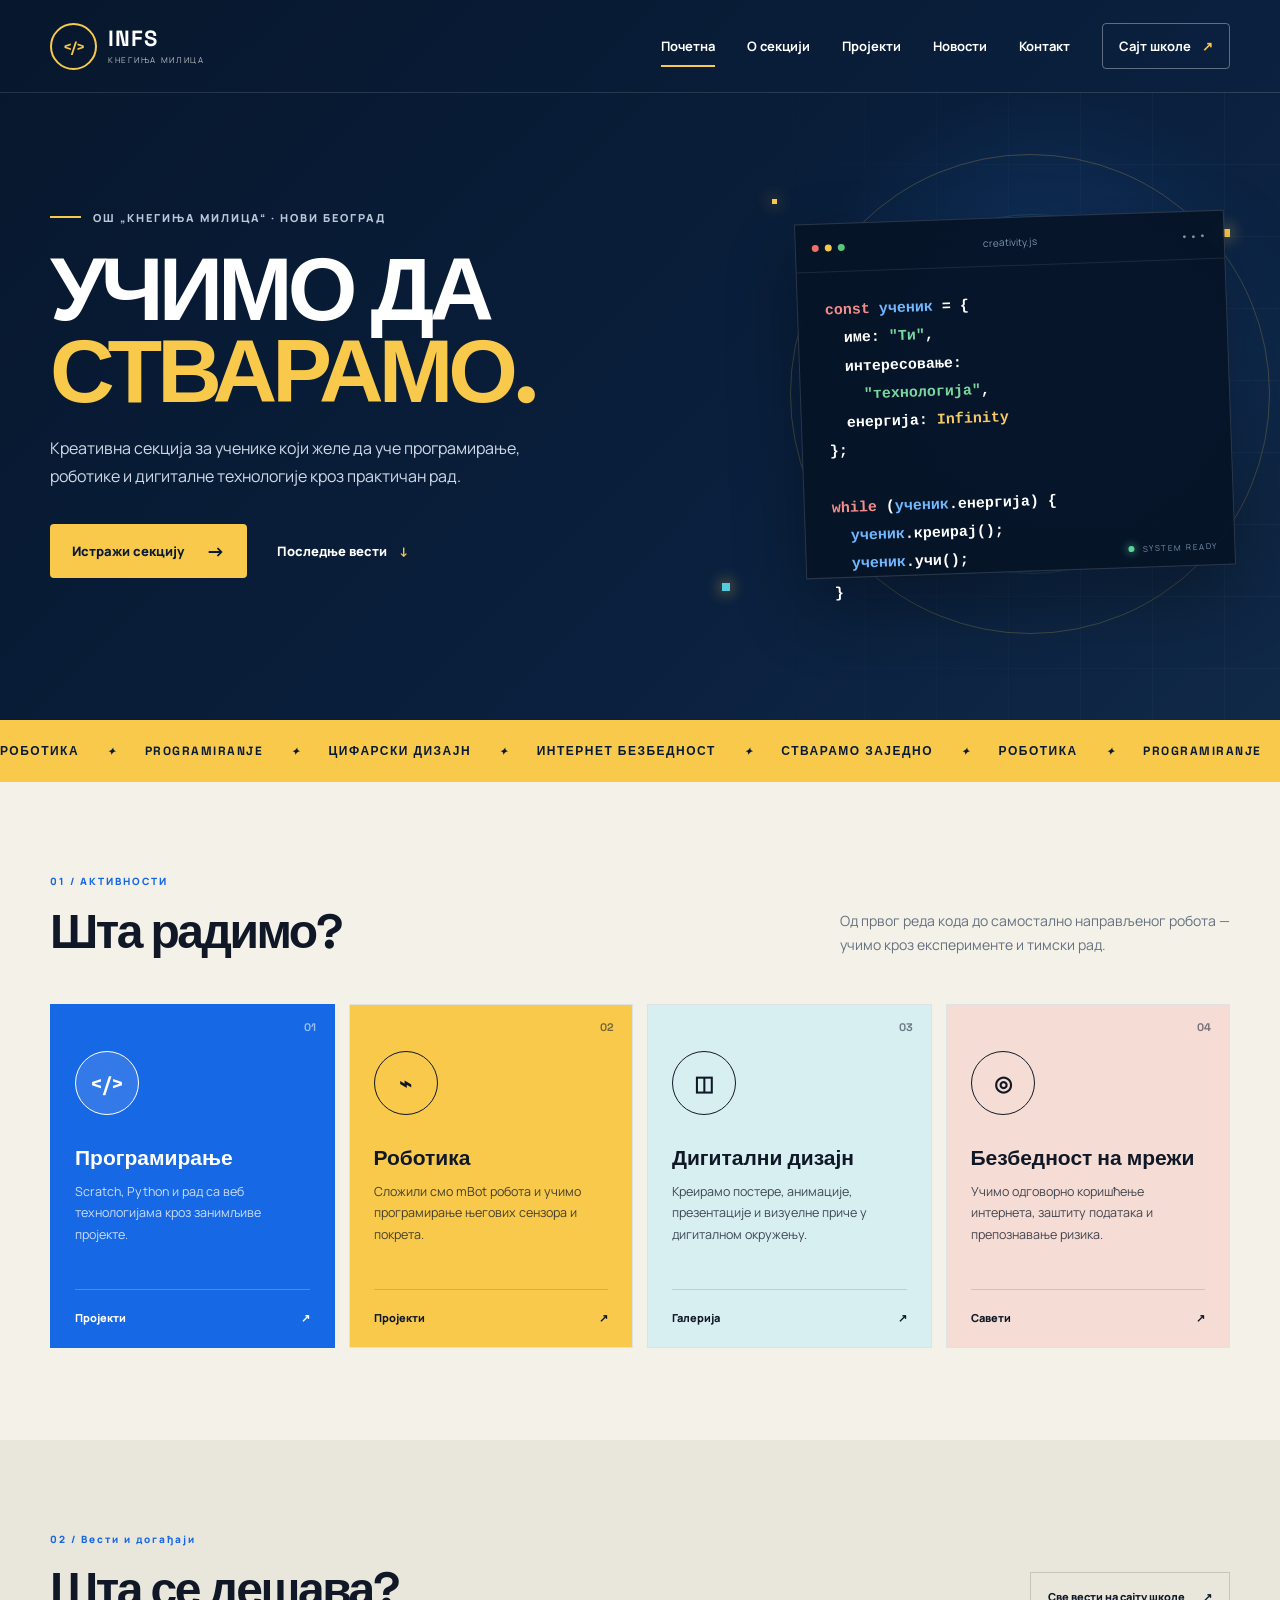
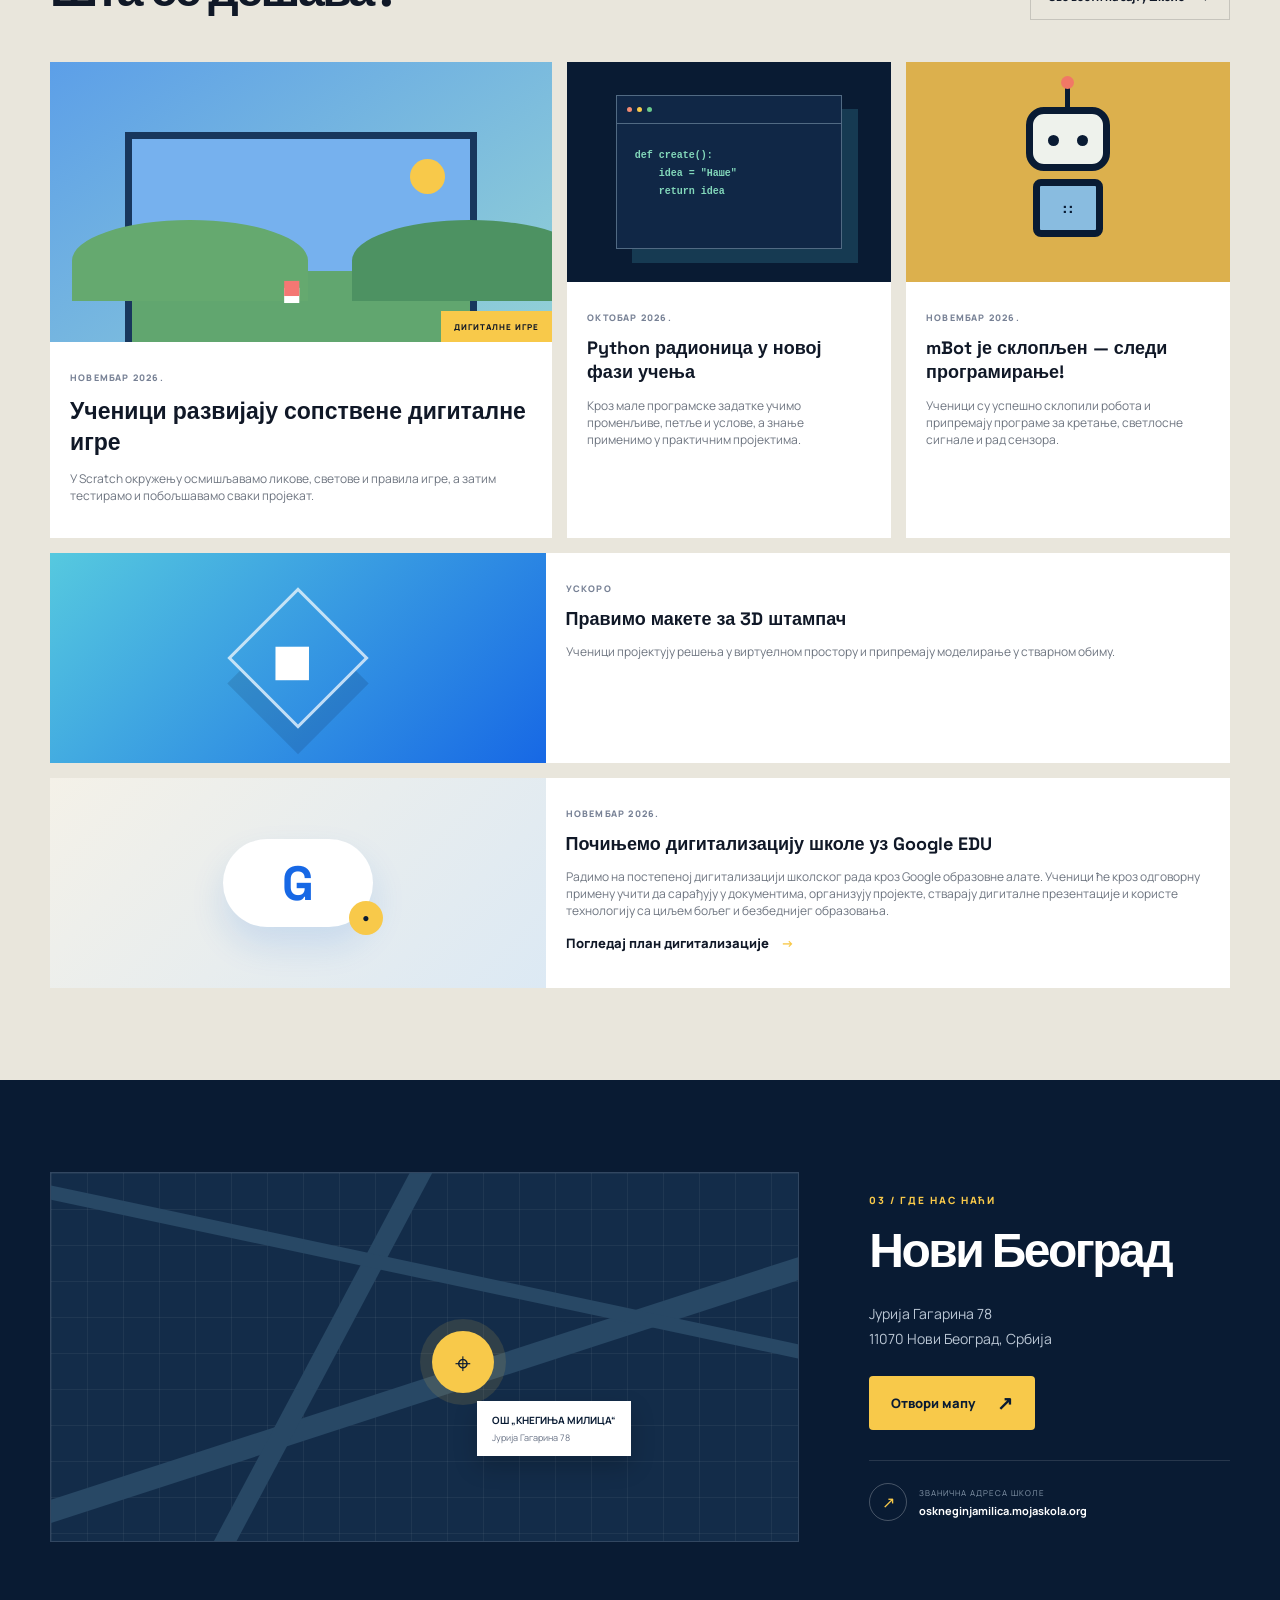
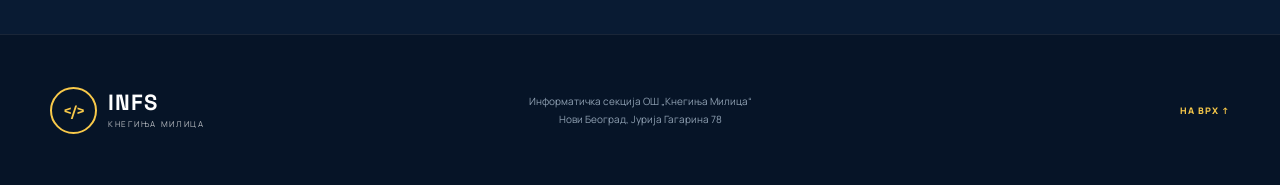
==== index.html @ d31ad72c "Deploy INFS website Co-authored-by: Copilot App <223556219+Copilot@users.noreply.github.com>" ====
<!doctype html>
<html lang="sr">
<head>
  <meta charset="UTF-8">
  <meta name="viewport" content="width=device-width, initial-scale=1.0">
  <meta name="theme-color" content="#091b33">
  <title>Информатичка секција | ОШ „Кнегиња Милица“</title>
  <meta name="description" content="Информатичка секција Основне школе „Кнегиња Милица“ у Новом Београду. Програмирање, роботика, графички дизајн и дигитална уметност.">
  <link rel="canonical" href="https://infs.me/">
  <meta property="og:url" content="https://infs.me/">
  <meta property="og:type" content="website">
  <meta property="og:title" content="Информатичка секција | ОШ „Кнегиња Милица“">
  <link rel="preconnect" href="https://fonts.googleapis.com">
  <link rel="preconnect" href="https://fonts.gstatic.com" crossorigin>
  <link href="https://fonts.googleapis.com/css2?family=Manrope:wght@400;500;600;700;800&family=Space+Grotesk:wght@600;700&display=swap" rel="stylesheet">
  <link rel="stylesheet" href="styles.css">
</head>
<body>
  <header class="header" id="top">
    <div class="shell nav-wrap">
      <a class="brand" href="#top" aria-label="Почетна страница">
        <span class="brand-mark">&lt;/&gt;</span>
        <span>
          <strong>INFS</strong>
          <small>Кнегиња Милица</small>
        </span>
      </a>
      <button class="menu-button" type="button" aria-label="Отвори мени" aria-expanded="false">
        <span></span><span></span><span></span>
      </button>
      <nav class="nav" aria-label="Главна навигација">
        <a class="active" href="index.html">Почетна</a>
        <a href="o-sekciji.html">О секцији</a>
        <a href="projekti.html">Пројекти</a>
        <a href="vesti.html">Новости</a>
        <a href="kontakt.html">Контакт</a>
        <a class="nav-button" href="https://oskneginjamilica.mojaskola.org/" target="_blank" rel="noopener">Сајт школе <span>↗</span></a>
      </nav>
    </div>
  </header>

  <main>
    <section class="hero">
      <div class="hero-grid"></div>
      <div class="shell hero-content">
        <div class="hero-copy">
          <div class="eyebrow"><span></span> ОШ „КНЕГИЊА МИЛИЦА“ · НОВИ БЕОГРАД</div>
          <h1>УЧИМО ДА<br><em>СТВАРАМО.</em></h1>
          <p>Креативна секција за ученике који желе да уче програмирање, роботике и дигиталне технологије кроз практичан рад.</p>
          <div class="hero-actions">
            <a class="button primary" href="#activities">Истражи секцију <span>→</span></a>
            <a class="text-link" href="#news">Последње вести <span>↓</span></a>
          </div>
        </div>
        <div class="hero-code" aria-label="Демонстрација програмирања">
          <div class="code-window">
            <div class="code-head">
              <div class="dots"><i></i><i></i><i></i></div>
              <span>creativity.js</span>
              <b>•••</b>
            </div>
            <pre><code><span class="pink">const</span> <span class="blue">ученик</span> = {
  име: <span class="green">"Ти"</span>,
  интересовање:
    <span class="green">"технологија"</span>,
  енергија: <span class="yellow">Infinity</span>
};

<span class="pink">while</span> (<span class="blue">ученик</span>.енергија) {
  <span class="blue">ученик</span>.креирај();
  <span class="blue">ученик</span>.учи();
}</code></pre>
            <div class="run-status"><span></span> SYSTEM READY</div>
          </div>
          <div class="orbit orbit-a"></div>
          <div class="orbit orbit-b"></div>
          <div class="pixel p1"></div><div class="pixel p2"></div><div class="pixel p3"></div>
        </div>
      </div>
    </section>

    <section class="ticker" aria-label="Подручја рада">
      <div class="ticker-track">
        <span>РОБОТИКА</span><i>✦</i><span>PROGRAMIRANJE</span><i>✦</i><span>ЦИФАРСКИ ДИЗАЈН</span><i>✦</i><span>ИНТЕРНЕТ БЕЗБЕДНОСТ</span><i>✦</i><span>СТВАРАМО ЗАЈЕДНО</span><i>✦</i>
        <span>РОБОТИКА</span><i>✦</i><span>PROGRAMIRANJE</span><i>✦</i><span>ЦИФАРСКИ ДИЗАЈН</span><i>✦</i><span>ИНТЕРНЕТ БЕЗБЕДНОСТ</span><i>✦</i>
      </div>
    </section>

    <section class="activities section" id="activities">
      <div class="shell">
        <div class="section-heading">
          <div>
            <span class="kicker">01 / АКТИВНОСТИ</span>
            <h2>Шта радимо?</h2>
          </div>
          <p>Од првог реда кода до самостално направљеног робота — учимо кроз експерименте и тимски рад.</p>
        </div>
        <div class="activity-grid">
          <article class="activity-card featured">
            <span class="card-number">01</span>
            <div class="card-icon code-icon">&lt;/&gt;</div>
            <h3>Програмирање</h3>
            <p>Scratch, Python и рад са веб технологијама кроз занимљиве пројекте.</p>
            <a href="#news" aria-label="Више о програмирању">Пројекти <span>↗</span></a>
          </article>
          <article class="activity-card yellow">
            <span class="card-number">02</span>
            <div class="card-icon bot-icon">⌁</div>
            <h3>Роботика</h3>
            <p>Сложили смо mBot робота и учимо програмирање његових сензора и покрета.</p>
            <a href="projekti.html#robotika" aria-label="Више о роботике">Пројекти <span>↗</span></a>
          </article>
          <article class="activity-card cyan">
            <span class="card-number">03</span>
            <div class="card-icon">◫</div>
            <h3>Дигитални дизајн</h3>
            <p>Креирамо постере, анимације, презентације и визуелне приче у дигиталном окружењу.</p>
            <a href="#news" aria-label="Више о дизајну">Галерија <span>↗</span></a>
          </article>
          <article class="activity-card coral">
            <span class="card-number">04</span>
            <div class="card-icon">◎</div>
            <h3>Безбедност на мрежи</h3>
            <p>Учимо одговорно коришћење интернета, заштиту података и препознавање ризика.</p>
            <a href="#news" aria-label="Више о безбедности">Савети <span>↗</span></a>
          </article>
        </div>
      </div>
    </section>

    <section class="news section" id="news">
      <div class="shell">
        <div class="section-heading">
          <div>
            <span class="kicker">02 / Вести и догађаји</span>
            <h2>Шта се дешава?</h2>
          </div>
          <a class="outline-button" href="https://oskneginjamilica.mojaskola.org/" target="_blank" rel="noopener">Све вести на сајту школе <span>↗</span></a>
        </div>
        <div class="news-grid">
          <article class="news-card news-main">
            <div class="news-art art-game">
              <div class="game-screen">
                <span class="game-sun"></span>
                <span class="game-hill hill-one"></span>
                <span class="game-hill hill-two"></span>
                <span class="game-character">◆</span>
              </div>
              <span class="tag">ДИГИТАЛНЕ ИГРЕ</span>
            </div>
            <div class="news-content">
              <time>НОВЕМБАР 2026.</time>
              <h3>Ученици развијају сопствене дигиталне игре</h3>
              <p>У Scratch окружењу осмишљавамо ликове, светове и правила игре, а затим тестирамо и побољшавамо сваки пројекат.</p>
            </div>
          </article>
          <article class="news-card">
            <div class="news-art art-code">
              <div class="mini-window">
                <div><i></i><i></i><i></i></div>
                <pre>def create():
    idea = "Наше"
    return idea</pre>
              </div>
            </div>
            <div class="news-content">
              <time>ОКТОБАР 2026.</time>
              <h3>Python радионица у новој фази учења</h3>
              <p>Кроз мале програмске задатке учимо променљиве, петље и услове, а знање применимо у практичним пројектима.</p>
            </div>
          </article>
          <article class="news-card">
            <div class="news-art art-robot">
              <div class="robot-head"><span></span><i></i></div>
              <div class="robot-body">::</div>
            </div>
            <div class="news-content">
              <time>НОВЕМБАР 2026.</time>
              <h3>mBot је склопљен — следи програмирање!</h3>
              <p>Ученици су успешно склопили робота и припремају програме за кретање, светлосне сигнале и рад сензора.</p>
            </div>
          </article>
          <article class="news-card news-wide">
            <div class="news-art art-cube">
              <div class="cube">◆</div>
            </div>
            <div class="news-content">
              <time>УСКОРО</time>
              <h3>Правимо макете за 3D штампач</h3>
              <p>Ученици пројектују решења у виртуелном простору и припремају моделирање у стварном обиму.</p>
            </div>
          </article>
          <article class="news-card news-wide" id="digitalization">
            <div class="news-art art-digital">
              <div class="digital-cloud">G<span>●</span></div>
            </div>
            <div class="news-content">
              <time>НОВЕМБАР 2026.</time>
              <h3>Почињемо дигитализацију школе уз Google EDU</h3>
              <p>Радимо на постепеној дигитализацији школског рада кроз Google образовне алате. Ученици ће кроз одговорну примену учити да сарађују у документима, организују пројекте, стварају дигиталне презентације и користе технологију са циљем бољег и безбеднијег образовања.</p>
              <a class="text-link" href="google-edu.html">Погледај план дигитализације <span>→</span></a>
            </div>
          </article>
        </div>
      </div>
    </section>

    <section class="location section" id="location">
      <div class="shell location-grid">
        <div class="map-card">
          <div class="map-grid"></div>
          <div class="road road-a"></div><div class="road road-b"></div><div class="road road-c"></div>
          <div class="map-pin">
            <span>⌖</span>
          </div>
          <div class="map-label">
            <strong>ОШ „КНЕГИЊА МИЛИЦА“</strong>
            <small>Јурија Гагарина 78</small>
          </div>
        </div>
        <div class="location-info">
          <span class="kicker">03 / ГДЕ НАС НАЋИ</span>
          <h2>Нови Београд</h2>
          <address>
            Јурија Гагарина 78<br>
            11070 Нови Београд, Србија
          </address>
          <a class="button primary" href="https://www.google.com/maps/search/?api=1&query=Juryja+Gagarina+78+Novi+Beograd" target="_blank" rel="noopener">Отвори мапу <span>↗</span></a>
          <a class="school-link" href="https://oskneginjamilica.mojaskola.org/" target="_blank" rel="noopener">
            <span class="link-icon">↗</span>
            <span><small>Званична адреса школе</small><strong>oskneginjamilica.mojaskola.org</strong></span>
          </a>
        </div>
      </div>
    </section>
  </main>

  <footer>
    <div class="shell footer-grid">
      <div class="brand footer-brand">
        <span class="brand-mark">&lt;/&gt;</span>
        <span><strong>INFS</strong><small>Кнегиња Милица</small></span>
      </div>
      <p>Информатичка секција ОШ „Кнегиња Милица“<br>Нови Београд, Јурија Гагарина 78</p>
      <a href="#top" class="back-top">НА ВРХ ↑</a>
    </div>
  </footer>

  <script src="script.js"></script>
</body>
</html>
---- styles.css ----
:root {
  --navy: #091b33;
  --blue: #1768e5;
  --cyan: #56c9df;
  --yellow: #f8c94a;
  --coral: #f18a72;
  --cream: #f4f1e8;
  --ink: #101827;
  --white: #fff;
  --line: #dcdfe3;
}

* { box-sizing: border-box; }
html { scroll-behavior: smooth; }
body {
  margin: 0;
  color: var(--ink);
  background: var(--cream);
  font-family: "Manrope", sans-serif;
}
a { color: inherit; text-decoration: none; }
.shell { width: min(1180px, calc(100% - 48px)); margin-inline: auto; }

.header {
  position: absolute;
  z-index: 20;
  width: 100%;
  color: white;
  border-bottom: 1px solid rgba(255,255,255,.12);
}
.nav-wrap { height: 92px; display: flex; align-items: center; justify-content: space-between; }
.brand { display: flex; align-items: center; gap: 11px; }
.brand-mark {
  display: grid; place-items: center;
  width: 47px; height: 47px;
  border: 2px solid currentColor;
  border-radius: 50%;
  color: var(--yellow);
  font: 800 15px "Space Grotesk", sans-serif;
  letter-spacing: -1px;
}
.brand strong { display: block; font: 800 22px "Space Grotesk", sans-serif; letter-spacing: 1px; line-height: 1; }
.brand small { display: block; margin-top: 5px; font-size: 8px; text-transform: uppercase; letter-spacing: 1.7px; opacity: .72; }
.nav { display: flex; align-items: center; gap: 32px; height: 100%; }
.nav a { position: relative; font-size: 13px; font-weight: 700; }
.nav > a:not(.nav-button)::after {
  content: ""; position: absolute; left: 0; right: 100%; bottom: -12px; height: 2px; background: var(--yellow);
  transition: right .25s;
}
.nav > a:hover::after, .nav > a.active::after { right: 0; }
.nav-button { border: 1px solid rgba(255,255,255,.35); border-radius: 4px; padding: 13px 16px; }
.nav-button span { color: var(--yellow); margin-left: 8px; }
.menu-button { display: none; }

.hero {
  min-height: 720px;
  position: relative;
  overflow: hidden;
  color: white;
  background:
    radial-gradient(circle at 82% 48%, rgba(33,101,184,.35), transparent 23%),
    linear-gradient(135deg, #07172d 0%, #0a203e 65%, #102947 100%);
}
.hero-grid {
  position: absolute; inset: 92px 0 0;
  background-image: linear-gradient(rgba(255,255,255,.035) 1px, transparent 1px), linear-gradient(90deg, rgba(255,255,255,.035) 1px, transparent 1px);
  background-size: 72px 72px;
  mask-image: linear-gradient(to right, transparent 52%, black 100%);
}
.hero-content { min-height: 720px; display: grid; grid-template-columns: 54% 46%; align-items: center; padding-top: 68px; position: relative; }
.hero-copy { position: relative; z-index: 2; }
.eyebrow { display: flex; align-items: center; gap: 12px; color: #b9c8da; font-size: 11px; font-weight: 800; letter-spacing: 2px; }
.eyebrow span { width: 31px; height: 2px; background: var(--yellow); }
.hero h1 { margin: 24px 0 22px; font: 700 clamp(58px, 7vw, 92px)/.91 "Space Grotesk", sans-serif; letter-spacing: -5px; }
.hero h1 em { color: var(--yellow); font-style: normal; }
.hero-copy > p { max-width: 520px; color: #d0dae7; font-size: 16px; line-height: 1.75; }
.hero-actions { display: flex; align-items: center; gap: 30px; margin-top: 34px; }
.button { display: inline-flex; align-items: center; justify-content: center; gap: 22px; min-height: 54px; padding: 0 22px; border-radius: 4px; font-size: 13px; font-weight: 800; }
.button.primary { background: var(--yellow); color: var(--navy); }
.button.primary span { font-size: 19px; }
.text-link { font-size: 13px; font-weight: 800; }
.text-link span { color: var(--yellow); margin-left: 9px; }
.hero-code { position: relative; display: flex; justify-content: flex-end; align-items: center; height: 450px; }
.code-window { position: relative; z-index: 3; width: 430px; height: 355px; border: 1px solid rgba(255,255,255,.15); background: rgba(6,20,39,.94); box-shadow: 0 30px 70px rgba(0,0,0,.32); transform: rotate(-2deg); }
.code-head { height: 48px; display: grid; grid-template-columns: 1fr auto 1fr; align-items: center; padding: 0 16px; border-bottom: 1px solid rgba(255,255,255,.09); color: #7e94ad; font-size: 10px; }
.code-head b { justify-self: end; letter-spacing: 2px; }
.dots { display: flex; gap: 6px; }
.dots i { width: 7px; height: 7px; border-radius: 50%; background: #f36e63; }
.dots i:nth-child(2) { background: #f3c84d; } .dots i:nth-child(3) { background: #59c77e; }
.code-window pre { margin: 24px 27px; font: 700 15px/1.75 "Space Grotesk", monospace; }
.pink { color: #f58d8a; } .blue { color: #72b8ff; } .green { color: #79d79e; } .yellow { color: #f5ca65; }
.run-status { position: absolute; right: 17px; bottom: 13px; color: #7891a9; font-size: 8px; letter-spacing: 1.5px; }
.run-status span { display: inline-block; width: 6px; height: 6px; margin-right: 5px; border-radius: 50%; background: #5bd49a; box-shadow: 0 0 8px #5bd49a; }
.orbit { position: absolute; border: 1px solid rgba(248,201,74,.22); border-radius: 50%; }
.orbit-a { width: 480px; height: 480px; right: -40px; }
.orbit-b { width: 360px; height: 360px; right: 18px; border-color: rgba(86,201,223,.15); }
.pixel { position: absolute; width: 8px; height: 8px; background: var(--yellow); box-shadow: 0 0 15px var(--yellow); }
.p1 { right: 0; top: 60px; } .p2 { left: 35px; bottom: 28px; background: var(--cyan); } .p3 { left: 85px; top: 30px; width: 5px; height: 5px; }

.ticker { height: 62px; overflow: hidden; background: var(--yellow); color: var(--navy); }
.ticker-track { width: max-content; height: 100%; display: flex; align-items: center; gap: 28px; font: 800 12px "Space Grotesk", sans-serif; letter-spacing: 1.5px; animation: ticker 24s linear infinite; }
.ticker-track i { font-size: 10px; }
@keyframes ticker { to { transform: translateX(-50%); } }

.section { padding: 92px 0; }
.section-heading { display: flex; align-items: end; justify-content: space-between; margin-bottom: 42px; }
.kicker { display: block; margin-bottom: 13px; color: var(--blue); font-size: 10px; font-weight: 800; letter-spacing: 2px; }
.section-heading h2, .location-info h2 { margin: 0; font: 700 48px "Space Grotesk", sans-serif; letter-spacing: -2.5px; }
.section-heading > p { width: 390px; margin: 0 0 5px; color: #657080; font-size: 14px; line-height: 1.7; }
.activity-grid { display: grid; grid-template-columns: repeat(4, 1fr); gap: 14px; }
.activity-card { min-height: 344px; position: relative; display: flex; flex-direction: column; padding: 28px 24px 22px; border: 1px solid #dfe2e5; background: white; transition: transform .25s, box-shadow .25s; }
.activity-card:hover { transform: translateY(-7px); box-shadow: 0 18px 40px rgba(28,44,73,.09); }
.activity-card.featured { background: var(--blue); color: white; border-color: var(--blue); }
.activity-card.yellow { background: var(--yellow); color: var(--ink); } .activity-card.cyan { background: #d8eff2; } .activity-card.coral { background: #f5ddd5; }
.card-number { position: absolute; right: 18px; top: 15px; font: 700 11px "Space Grotesk", sans-serif; opacity: .55; }
.card-icon { width: 64px; height: 64px; display: grid; place-items: center; margin: 18px 0 29px; border: 1px solid currentColor; border-radius: 50%; font: 700 21px "Space Grotesk", sans-serif; }
.activity-card.featured .card-icon { background: rgba(255,255,255,.12); }
.activity-card h3 { margin: 0 0 10px; font: 700 21px "Space Grotesk", sans-serif; }
.activity-card p { margin: 0; font-size: 12.5px; line-height: 1.7; opacity: .78; }
.activity-card a { margin-top: auto; padding-top: 20px; border-top: 1px solid rgba(16,24,39,.14); font-size: 11px; font-weight: 800; display: flex; justify-content: space-between; }
.activity-card.featured a { border-color: rgba(255,255,255,.22); }

.news { background: #e9e6dc; }
.outline-button { min-height: 48px; display: flex; align-items: center; gap: 18px; padding: 0 17px; border: 1px solid #c6c4bc; font-size: 11px; font-weight: 800; }
.news-grid { display: grid; grid-template-columns: 1.55fr 1fr 1fr; gap: 15px; }
.news-card.news-wide { grid-column: 1 / -1; display: grid; grid-template-columns: 42% 58%; }
.news-wide .news-art { height: 210px; }
.art-cube { display:grid;place-content:center;background:linear-gradient(135deg,#56c9df,#1768e5); }
.cube { width:100px;height:100px;display:grid;place-content:center;color:white;font-size:62px;transform:rotate(45deg);border:3px solid rgba(255,255,255,.7);box-shadow:18px 18px 0 rgba(9,27,51,.14); }
.art-digital { display:grid;place-content:center;background:linear-gradient(135deg,#f4f1e8,#dce9f4); }
.digital-cloud { width:150px;height:88px;display:grid;place-items:center;position:relative;border-radius:48px;background:white;color:#1768e5;font:800 48px "Space Grotesk",sans-serif;box-shadow:0 18px 35px rgba(23,104,229,.14); }
.digital-cloud::before { content:"";position:absolute;width:72px;height:72px;left:20px;top:-28px;border-radius:50%;background:white;z-index:-1; }
.digital-cloud::after { content:"";position:absolute;width:62px;height:62px;right:10px;top:-18px;border-radius:50%;background:white;z-index:-1; }
.digital-cloud span { position:absolute;right:-10px;bottom:-8px;width:34px;height:34px;display:grid;place-items:center;border-radius:50%;background:var(--yellow);color:var(--navy);font-size:12px; }
.news-card { min-width: 0; background: white; }
.news-art { height: 220px; position: relative; overflow: hidden; }
.news-main .news-art { height: 280px; }
.news-content { padding: 22px 20px; }
.news-content time { color: #778195; font-size: 9px; font-weight: 800; letter-spacing: 1.2px; }
.news-content h3 { margin: 10px 0 0; font: 700 18px/1.35 "Space Grotesk", sans-serif; }
.news-main .news-content h3 { max-width: 470px; font-size: 23px; }
.news-content p { color: #6e7580; font-size: 12px; }
.art-game { background: linear-gradient(145deg, #5c9fe8, #93d1d6); }
.game-screen { position: absolute; width: 70%; height: 75%; left: 15%; bottom: 0; background: linear-gradient(#76b1ee 65%, #61a66f 65%); border: 7px solid #18375d; border-bottom: 0; }
.game-sun { position: absolute; width: 35px; height: 35px; right: 25px; top: 20px; border-radius: 50%; background: var(--yellow); }
.game-hill { position: absolute; bottom: 20%; width: 70%; height: 40%; border-radius: 70% 70% 0 0; background: #65a96f; }
.hill-one { left: -18%; } .hill-two { right: -35%; background: #4d9262; }
.game-character { position: absolute; z-index: 3; left: 45%; bottom: 18%; color: #f47773; font-size: 28px; transform: rotate(45deg); text-shadow: 5px 5px 0 #fff; }
.news-art .tag { position: absolute; right: 0; bottom: 0; padding: 10px 13px; background: var(--yellow); font-size: 8px; font-weight: 800; letter-spacing: 1px; }
.art-code { display: grid; place-items: center; background: var(--navy); }
.mini-window { width: 70%; height: 70%; border: 1px solid #516a83; background: #102746; box-shadow: 16px 14px 0 rgba(86,201,223,.18); }
.mini-window div { height: 28px; display: flex; align-items: center; gap: 5px; padding-left: 10px; border-bottom: 1px solid #516a83; }
.mini-window i { width: 5px; height: 5px; border-radius: 50%; background: #f18a72; }
.mini-window i:nth-child(2) { background: var(--yellow); } .mini-window i:nth-child(3) { background: #69c98c; }
.mini-window pre { color: #82d7ba; font: 700 10px/1.8 monospace; padding: 13px 18px; }
.art-robot { display: grid; place-content: center; background: #dcb04d; }
.robot-head { width: 84px; height: 64px; position: relative; border: 7px solid var(--navy); border-radius: 18px; background: #eef2ec; }
.robot-head::before { content:""; position:absolute; width:5px;height:24px; left:32px; top:-29px; background:var(--navy); }
.robot-head::after { content:""; position:absolute; width:13px;height:13px; left:28px; top:-38px; border-radius:50%; background:#f17866; }
.robot-head span, .robot-head i { position:absolute; width:11px;height:11px; top:21px; border-radius:50%; background:var(--navy); }
.robot-head span { left:15px; } .robot-head i { right:15px; }
.robot-body { width: 70px; height: 58px; margin: 8px auto 0; border: 7px solid var(--navy); border-radius: 8px; background: #89bce0; text-align:center; color:var(--navy); line-height:44px; font-weight:900; }

.location { background: var(--navy); color: white; }
.location-grid { display: grid; grid-template-columns: 1.35fr .65fr; gap: 70px; align-items: center; }
.map-card { height: 370px; position: relative; overflow: hidden; border: 1px solid rgba(255,255,255,.13); background: #132c49; }
.map-grid { position:absolute; inset:0; background-image: linear-gradient(rgba(255,255,255,.05) 1px,transparent 1px),linear-gradient(90deg,rgba(255,255,255,.05) 1px,transparent 1px); background-size:36px 36px; }
.road { position:absolute; background:#284865; transform-origin:center; }
.road-a { width:130%; height:22px; left:-15%; top:56%; transform:rotate(-18deg); }
.road-b { width:20px; height:130%; left:35%; top:-15%; transform:rotate(28deg); }
.road-c { width:130%; height:14px; left:-15%; top:25%; transform:rotate(12deg); }
.map-pin { position:absolute; z-index:3; left:51%; top:43%; width:62px;height:62px; display:grid;place-items:center; border-radius:50%; background:var(--yellow); color:var(--navy); box-shadow:0 0 0 12px rgba(248,201,74,.12); }
.map-pin span { font-size:28px; }
.map-label { position:absolute; z-index:4; left:57%; top:62%; padding:12px 15px; background:white; color:var(--navy); box-shadow:0 10px 25px rgba(0,0,0,.2); }
.map-label strong,.map-label small { display:block; } .map-label strong{font-size:10px;} .map-label small{margin-top:4px;color:#697386;font-size:9px;}
.location-info .kicker { color: var(--yellow); }
.location-info h2 { margin-bottom: 20px; }
.location-info address { margin: 0 0 25px; color:#bbc7d5; font-style:normal; line-height:1.8; font-size:14px; }
.school-link { display:flex; align-items:center; gap:12px; margin-top:30px; padding-top:22px; border-top:1px solid rgba(255,255,255,.12); }
.link-icon { width:38px;height:38px;display:grid;place-items:center;border:1px solid rgba(255,255,255,.25);border-radius:50%;color:var(--yellow); }
.school-link small,.school-link strong{display:block;} .school-link small{color:#8799ac;font-size:8px;text-transform:uppercase;letter-spacing:1px;margin-bottom:5px;} .school-link strong{font-size:11px;}

footer { background:#061427; color:white; border-top:1px solid rgba(255,255,255,.08); }
.footer-grid { height:150px; display:grid; grid-template-columns:1fr 1.2fr 1fr; align-items:center; }
.footer-grid p { text-align:center; color:#8fa0b2; font-size:10px; line-height:1.8; }
.back-top { justify-self:end; color:var(--yellow); font-size:9px;font-weight:800;letter-spacing:1px; }

.inner-header { position:relative;background:var(--navy); }
.page-hero { min-height:330px;display:flex;align-items:center;position:relative;overflow:hidden;background:linear-gradient(135deg,#07172d,#102947);color:white; }
.page-hero::after { content:"";position:absolute;width:420px;height:420px;right:-120px;top:-180px;border:1px solid rgba(248,201,74,.18);border-radius:50%;box-shadow:0 0 0 70px rgba(86,201,223,.025); }
.page-hero .kicker { color:var(--yellow); }
.page-hero h1 { margin:12px 0 14px;font:700 clamp(44px,6vw,68px)/1 "Space Grotesk",sans-serif;letter-spacing:-3px; }
.page-hero p { max-width:680px;margin:0;color:#bac8d8;line-height:1.7; }
.subnav { display:flex;gap:8px;flex-wrap:wrap;margin-bottom:38px; }
.subnav a { padding:11px 15px;border:1px solid var(--line);font-size:11px;font-weight:800;background:white; }
.subnav a.active { border-color:var(--navy);background:var(--navy);color:white; }
.content-grid { display:grid;grid-template-columns:1.25fr .75fr;gap:22px; }
.feature-panel { padding:38px;background:white;border:1px solid var(--line); }
.feature-panel h2,.side-panel h3 { margin:0 0 16px;font:700 30px "Space Grotesk",sans-serif; }
.feature-panel p { color:#66717f;line-height:1.85; }
.side-panel { padding:30px;background:var(--yellow); }
.side-panel ul { margin:0;padding:0;list-style:none; }
.side-panel li { padding:12px 0;border-bottom:1px solid rgba(16,24,39,.12);font-size:13px;font-weight:700; }
.project-grid { display:grid;grid-template-columns:repeat(3,1fr);gap:16px; }
.project-card { background:white;border:1px solid var(--line); }
.project-card-art { height:210px;display:grid;place-items:center;background:#d8eff2;font:700 48px "Space Grotesk",sans-serif; }
.project-card:nth-child(2) .project-card-art { background:var(--yellow); }
.project-card:nth-child(3) .project-card-art { background:#f5ddd5; }
.project-card:nth-child(4) .project-card-art { background:var(--navy);color:white; }
.project-card:nth-child(5) .project-card-art { background:#b7d39c; }
.project-card:nth-child(6) .project-card-art { background:#c8c3ef; }
.project-card-body { padding:24px; }
.project-card-body span { color:var(--blue);font-size:9px;font-weight:800;letter-spacing:1.2px; }
.project-card-body h3 { margin:9px 0;font:700 20px "Space Grotesk",sans-serif; }
.project-card-body p { margin:0;color:#6b7481;font-size:13px;line-height:1.7; }
.edu-grid { display:grid;grid-template-columns:1.25fr .75fr;gap:20px; }
.edu-card { background:white;border:1px solid var(--line);padding:36px; }
.edu-card h2 { margin:0 0 18px;font:700 32px "Space Grotesk",sans-serif; }
.edu-list { display:grid;grid-template-columns:repeat(2,1fr);gap:12px; }
.edu-list div { padding:18px;border:1px solid var(--line);font-size:13px;font-weight:700; }
.edu-list b { display:block;margin-bottom:7px;color:var(--blue);font-size:22px; }
.timeline { background:var(--navy);color:white;padding:36px; }
.timeline-item { padding:14px 0;border-bottom:1px solid rgba(255,255,255,.12); }
.timeline-item span { color:var(--yellow);font-size:10px;font-weight:800; }
.timeline-item h3 { margin:7px 0 4px;font-size:16px; }
.timeline-item p { margin:0;color:#b6c3d2;font-size:12px;line-height:1.6; }
.contact-grid { display:grid;grid-template-columns:.8fr 1.2fr;gap:20px; }
.contact-card { padding:32px;background:white;border:1px solid var(--line); }
.contact-card h2 { margin:0 0 22px;font:700 30px "Space Grotesk",sans-serif; }
.contact-row { display:flex;gap:14px;padding:14px 0;border-bottom:1px solid var(--line);font-size:13px;line-height:1.6; }
.contact-row b { min-width:78px; }
.contact-form { display:grid;gap:12px;padding:32px;background:var(--navy);color:white; }
.contact-form label { font-size:10px;font-weight:800;letter-spacing:1px; }
.contact-form input,.contact-form textarea { width:100%;margin-top:7px;padding:13px;border:1px solid rgba(255,255,255,.15);background:rgba(255,255,255,.06);color:white;font:13px "Manrope",sans-serif; }
.contact-form textarea { min-height:120px;resize:vertical; }
.contact-form button { border:0;cursor:pointer; }

@media (max-width: 900px) {
  .nav { position:absolute; top:92px; left:0; right:0; height:auto; display:none; flex-direction:column; align-items:stretch; gap:0; padding:12px 24px 24px; background:#091b33; }
  .nav.open { display:flex; }
  .nav a { padding:14px 0; }
  .nav > a:not(.nav-button)::after { display:none; }
  .nav-button { margin-top:8px; text-align:center; }
  .menu-button { display:flex; width:42px;height:42px;border:0;background:none;flex-direction:column;justify-content:center;gap:5px; }
  .menu-button span { display:block;width:22px;height:2px;background:white; }
  .hero-content { grid-template-columns:1fr; }
  .hero-code { position:absolute; right:-100px; bottom:35px; opacity:.24; }
  .hero-copy { max-width:650px; }
  .activity-grid { grid-template-columns:repeat(2,1fr); }
  .news-grid { grid-template-columns:1fr 1fr; }
  .news-main { grid-column:1/-1; }
  .location-grid { grid-template-columns:1fr; }
  .content-grid,.edu-grid,.contact-grid { grid-template-columns:1fr; }
  .project-grid { grid-template-columns:repeat(2,1fr); }
}

@media (max-width: 600px) {
  .shell { width:min(100% - 32px, 1180px); }
  .nav-wrap { height:76px; }
  .nav { top:76px; }
  .hero,.hero-content { min-height:680px; }
  .hero-content { padding-top:32px; align-items:center; }
  .hero h1 { font-size:54px; letter-spacing:-3.5px; }
  .hero-copy > p { font-size:14px; max-width:410px; }
  .hero-actions { align-items:flex-start; flex-direction:column; gap:20px; }
  .hero-code { display:none; }
  .section { padding:68px 0; }
  .section-heading { align-items:flex-start; flex-direction:column; gap:18px; }
  .section-heading h2,.location-info h2 { font-size:38px; }
  .section-heading > p { width:auto; }
  .activity-grid { grid-template-columns:1fr; }
  .activity-card { min-height:300px; }
  .news-grid { grid-template-columns:1fr; }
  .news-main { grid-column:auto; }
  .news-card.news-wide { grid-column:auto;display:block; }
  .project-grid { grid-template-columns:1fr; }
  .news-main .news-art,.news-art { height:220px; }
  .outline-button { width:100%; justify-content:space-between; }
  .location-grid { gap:40px; }
  .map-card { height:310px; }
  .map-label { left:38%; }
  .footer-grid { height:auto; grid-template-columns:1fr auto; gap:20px; padding-top:32px;padding-bottom:32px; }
  .footer-grid p { grid-column:1/-1; grid-row:2; text-align:left; }
}
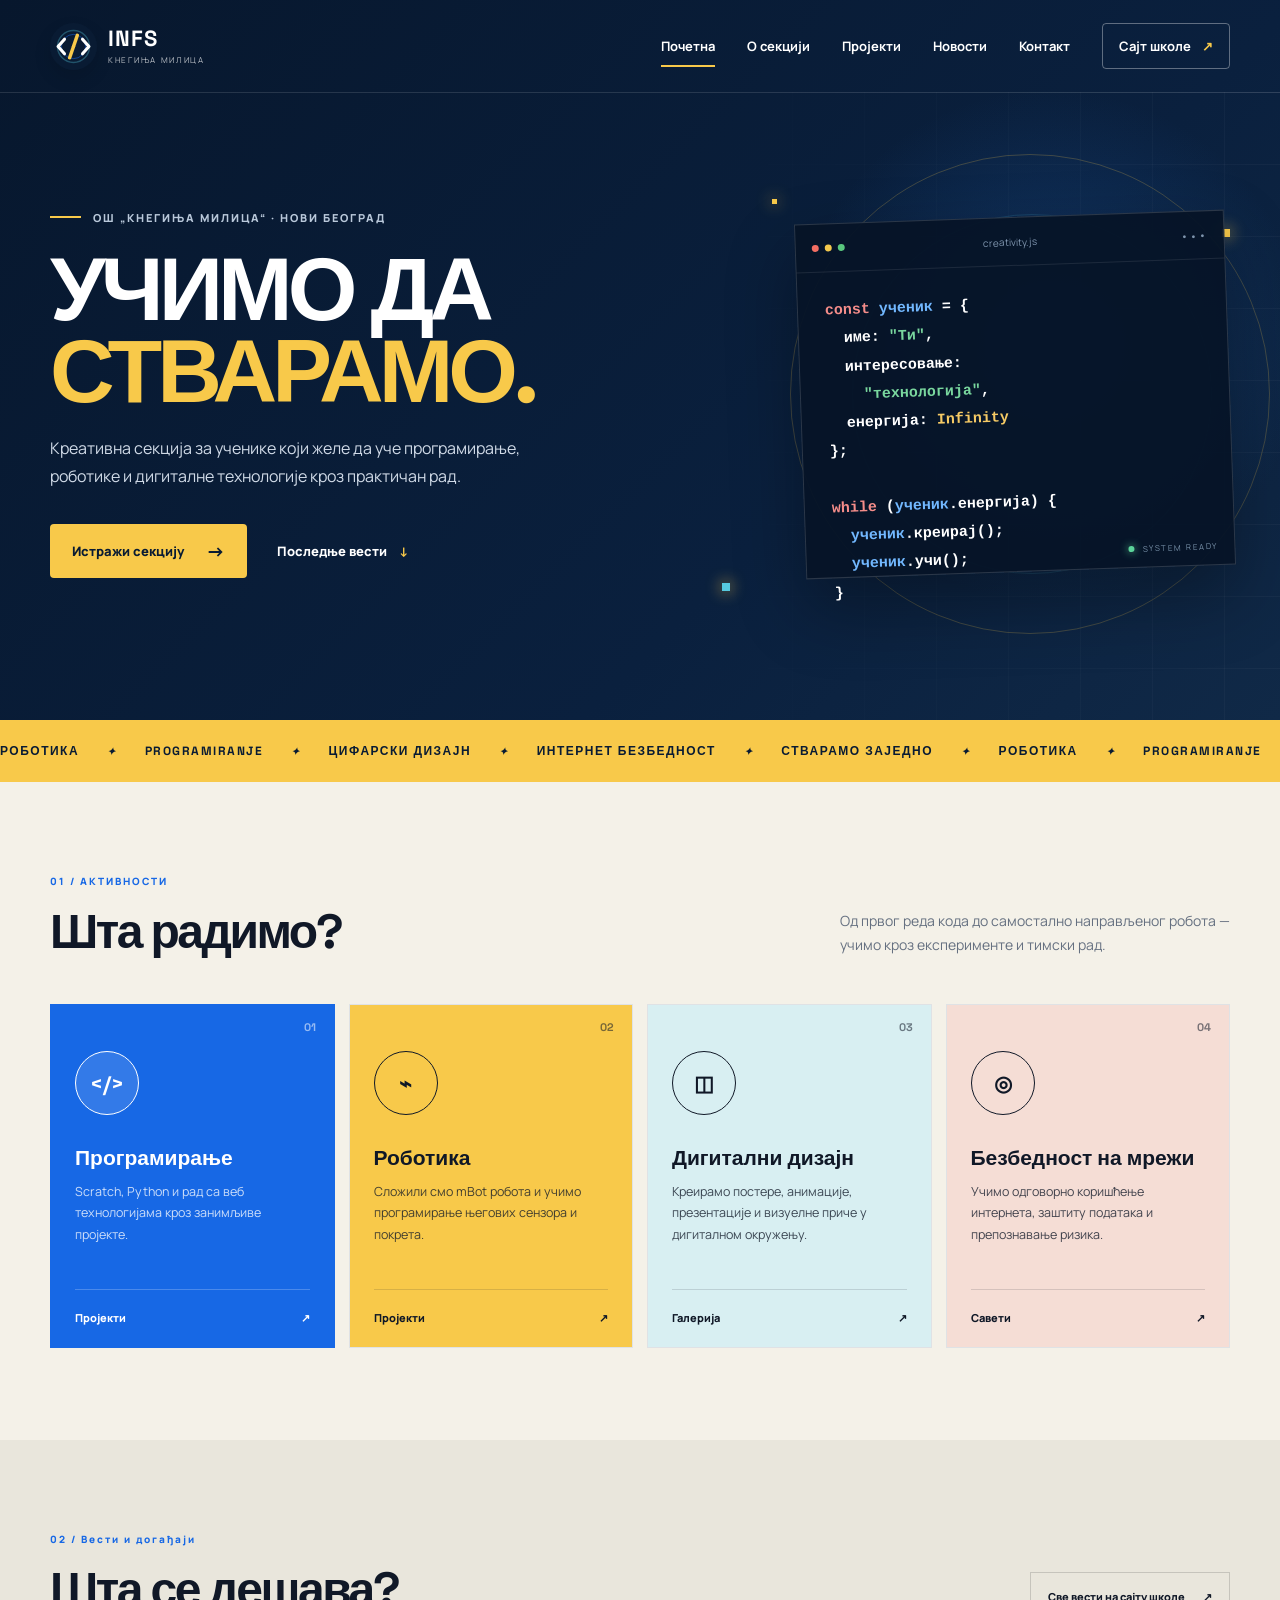
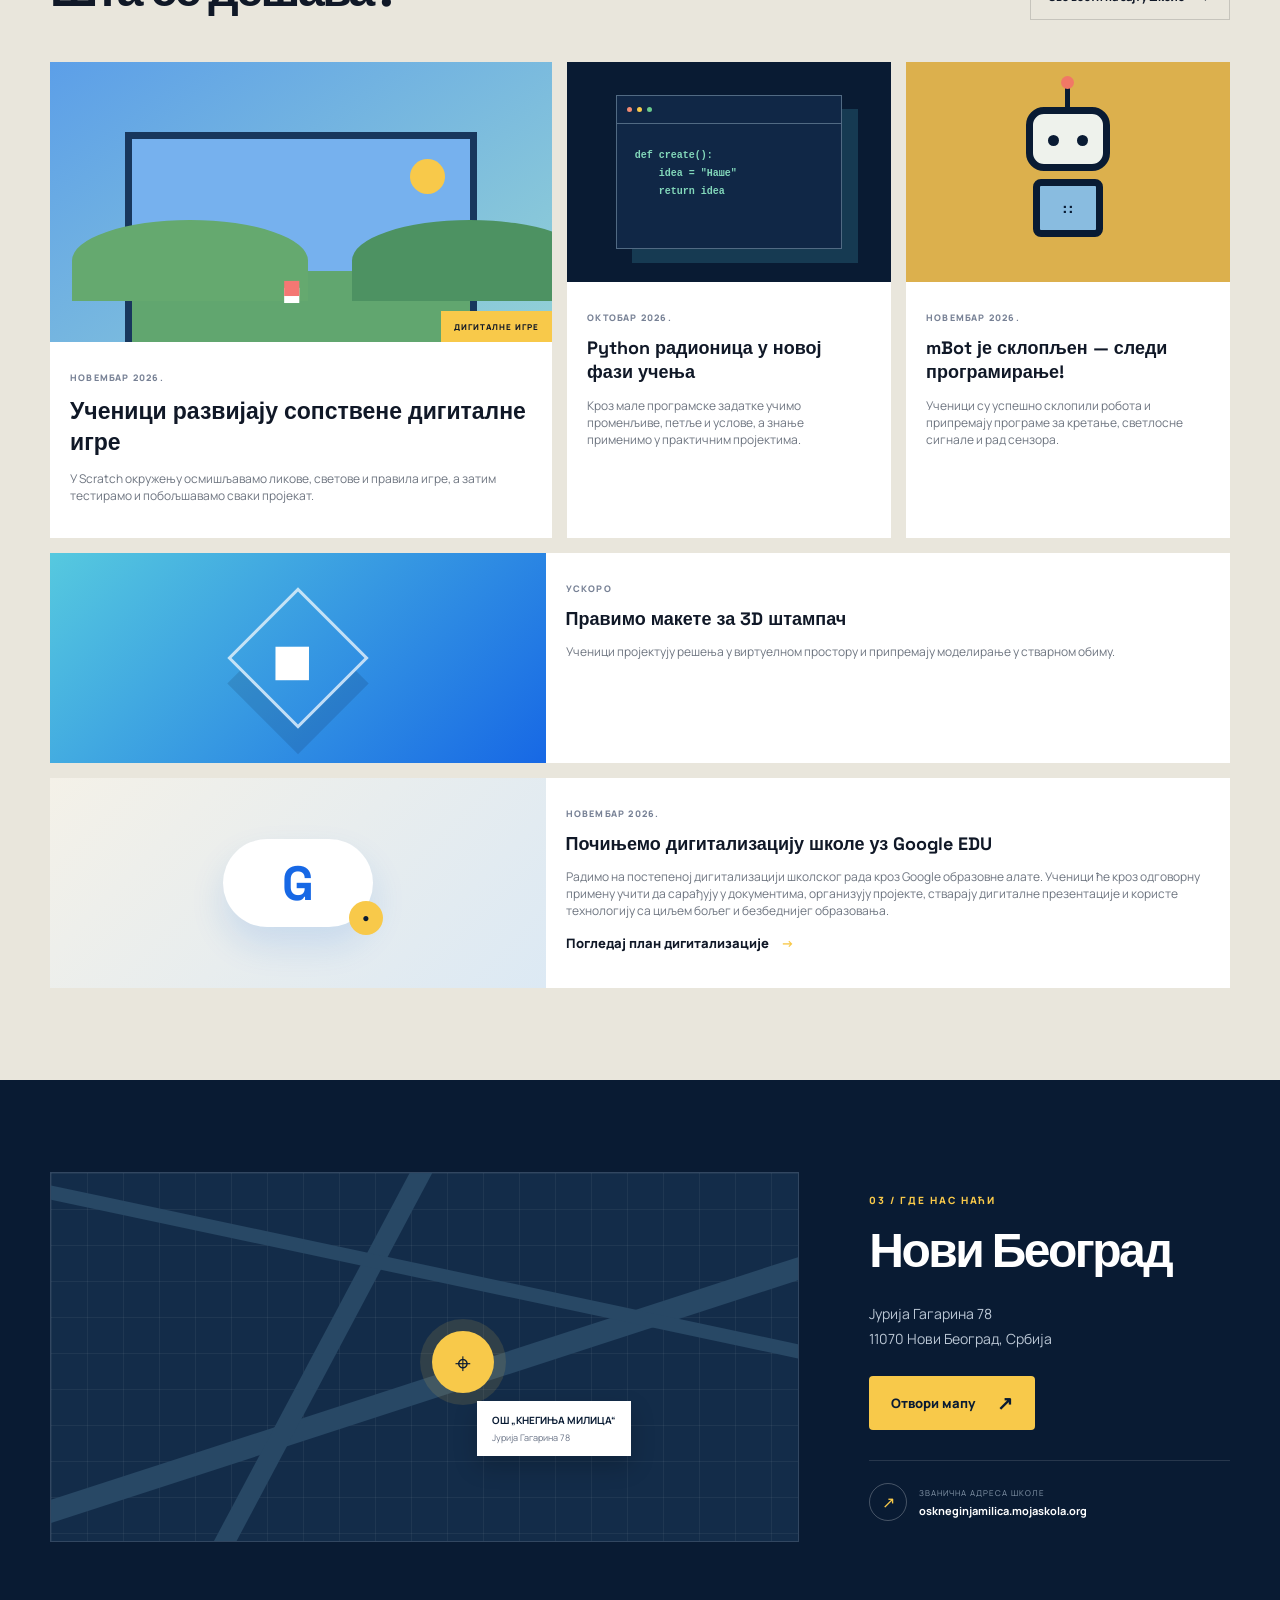
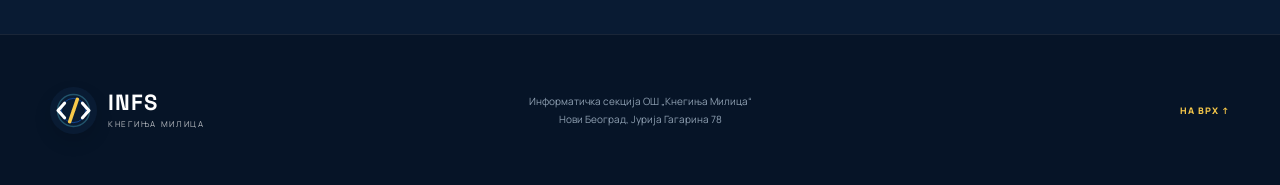
==== commit 75296ffb: "Add professional project plans and INFS logo Co-authored-by: Copilot App <223556219+Copilot@users.no" ====
--- a/index.html
+++ b/index.html
@@ -19,7 +19,7 @@
   <header class="header" id="top">
     <div class="shell nav-wrap">
       <a class="brand" href="#top" aria-label="Почетна страница">
-        <span class="brand-mark">&lt;/&gt;</span>
+        <img class="brand-logo" src="logo.svg" alt="INFS — информатичка секција">
         <span>
           <strong>INFS</strong>
           <small>Кнегиња Милица</small>
@@ -238,7 +238,7 @@
   <footer>
     <div class="shell footer-grid">
       <div class="brand footer-brand">
-        <span class="brand-mark">&lt;/&gt;</span>
+        <img class="brand-logo" src="logo.svg" alt="INFS — информатичка секција">
         <span><strong>INFS</strong><small>Кнегиња Милица</small></span>
       </div>
       <p>Информатичка секција ОШ „Кнегиња Милица“<br>Нови Београд, Јурија Гагарина 78</p>
--- a/styles.css
+++ b/styles.css
@@ -30,6 +30,7 @@
 }
 .nav-wrap { height: 92px; display: flex; align-items: center; justify-content: space-between; }
 .brand { display: flex; align-items: center; gap: 11px; }
+.brand-logo { width:47px;height:47px;display:block;border-radius:50%;box-shadow:0 8px 18px rgba(0,0,0,.12); }
 .brand-mark {
   display: grid; place-items: center;
   width: 47px; height: 47px;
@@ -213,6 +214,16 @@
 .project-card-body span { color:var(--blue);font-size:9px;font-weight:800;letter-spacing:1.2px; }
 .project-card-body h3 { margin:9px 0;font:700 20px "Space Grotesk",sans-serif; }
 .project-card-body p { margin:0;color:#6b7481;font-size:13px;line-height:1.7; }
+.project-plan { background:#e9e6dc; }
+.plan-list { display:grid;gap:12px; }
+.plan-row { display:grid;grid-template-columns:230px 1fr;background:white;border:1px solid var(--line); }
+.plan-title { display:flex;align-items:center;gap:14px;padding:24px;border-right:1px solid var(--line); }
+.plan-title span { width:38px;height:38px;display:grid;place-items:center;border-radius:50%;background:var(--navy);color:var(--yellow);font:700 11px "Space Grotesk",sans-serif; }
+.plan-title h3 { margin:0;font:700 17px "Space Grotesk",sans-serif; }
+.plan-flow { display:grid;grid-template-columns:repeat(5,1fr); }
+.plan-flow p { margin:0;padding:18px 14px;border-right:1px solid var(--line);color:#697483;font-size:11px;line-height:1.55; }
+.plan-flow p:last-child { border-right:0; }
+.plan-flow b { display:block;margin-bottom:7px;color:var(--navy);font-size:10px;text-transform:uppercase;letter-spacing:.4px; }
 .edu-grid { display:grid;grid-template-columns:1.25fr .75fr;gap:20px; }
 .edu-card { background:white;border:1px solid var(--line);padding:36px; }
 .edu-card h2 { margin:0 0 18px;font:700 32px "Space Grotesk",sans-serif; }
@@ -252,6 +263,9 @@
   .location-grid { grid-template-columns:1fr; }
   .content-grid,.edu-grid,.contact-grid { grid-template-columns:1fr; }
   .project-grid { grid-template-columns:repeat(2,1fr); }
+  .plan-row { grid-template-columns:1fr; }
+  .plan-title { border-right:0;border-bottom:1px solid var(--line); }
+  .plan-flow { grid-template-columns:repeat(2,1fr); }
 }
 
 @media (max-width: 600px) {
@@ -274,6 +288,8 @@
   .news-main { grid-column:auto; }
   .news-card.news-wide { grid-column:auto;display:block; }
   .project-grid { grid-template-columns:1fr; }
+  .plan-flow { grid-template-columns:1fr; }
+  .plan-flow p { border-right:0;border-bottom:1px solid var(--line); }
   .news-main .news-art,.news-art { height:220px; }
   .outline-button { width:100%; justify-content:space-between; }
   .location-grid { gap:40px; }
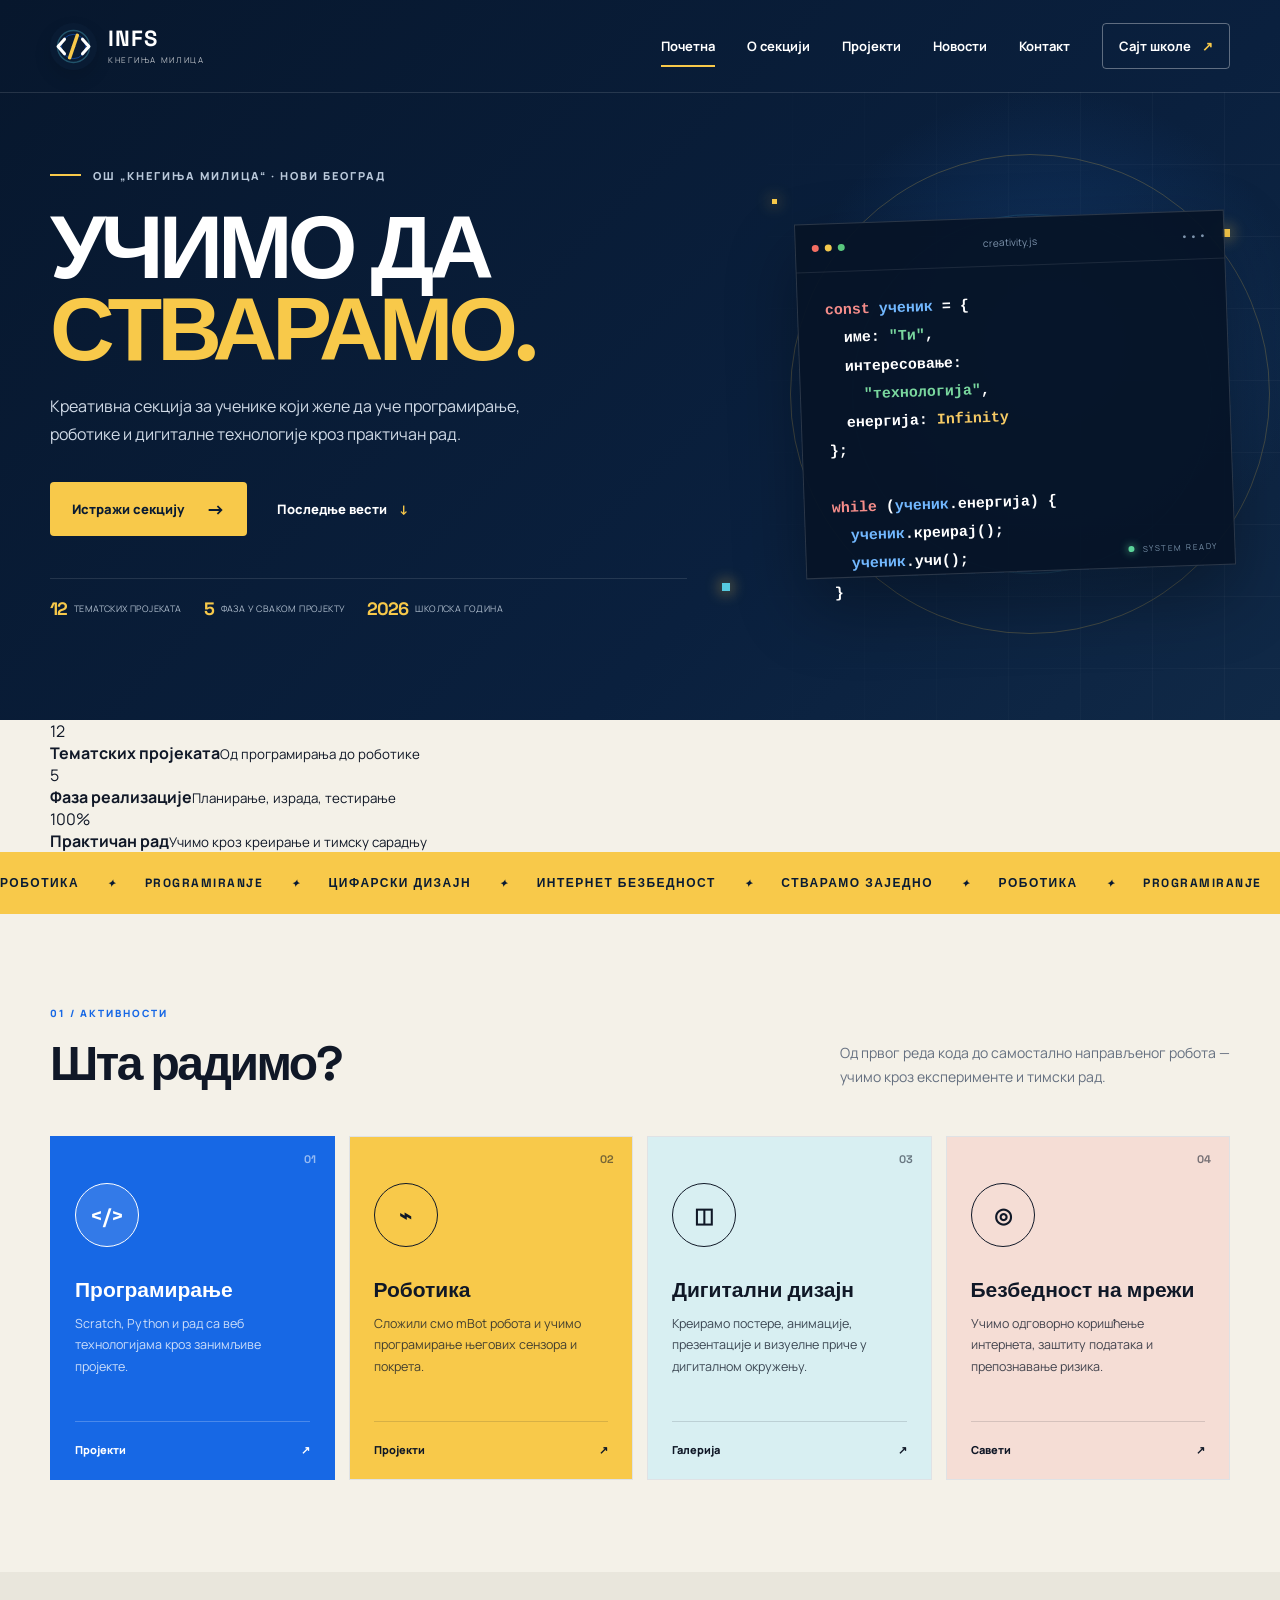
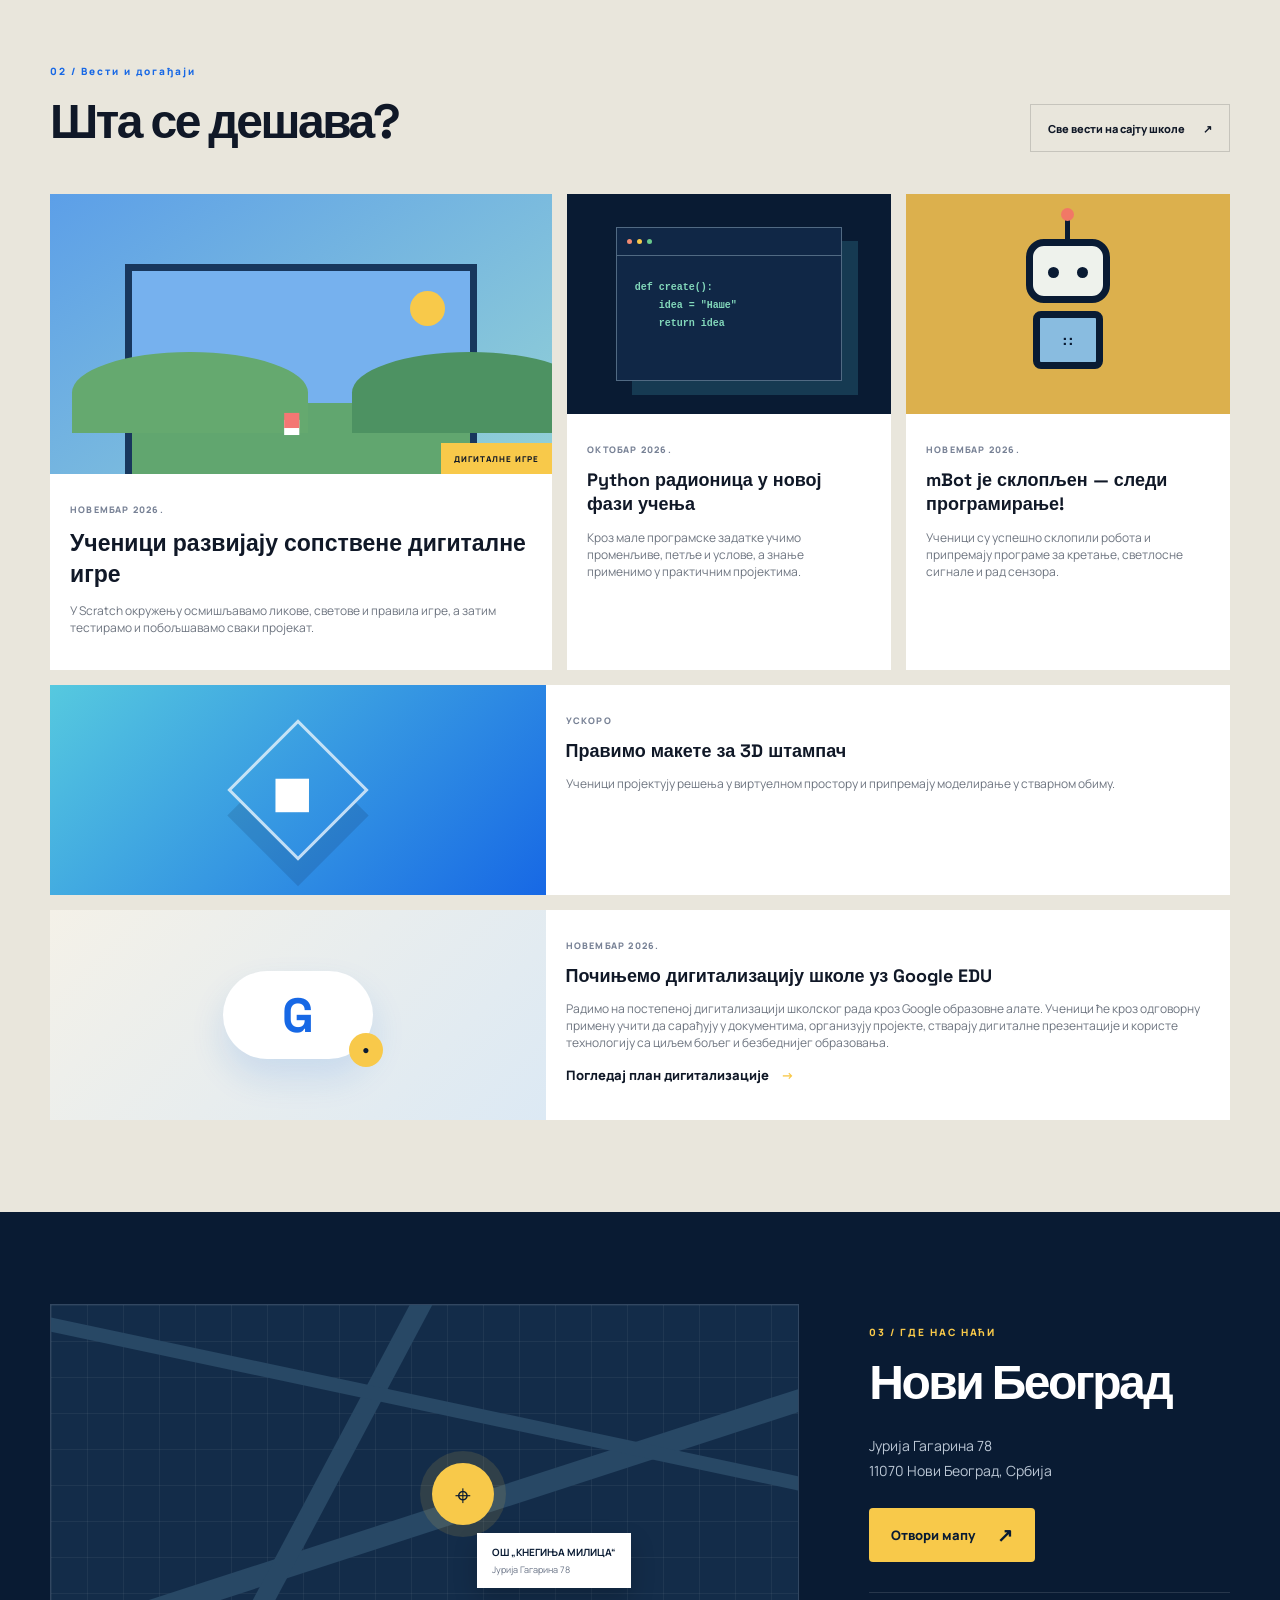
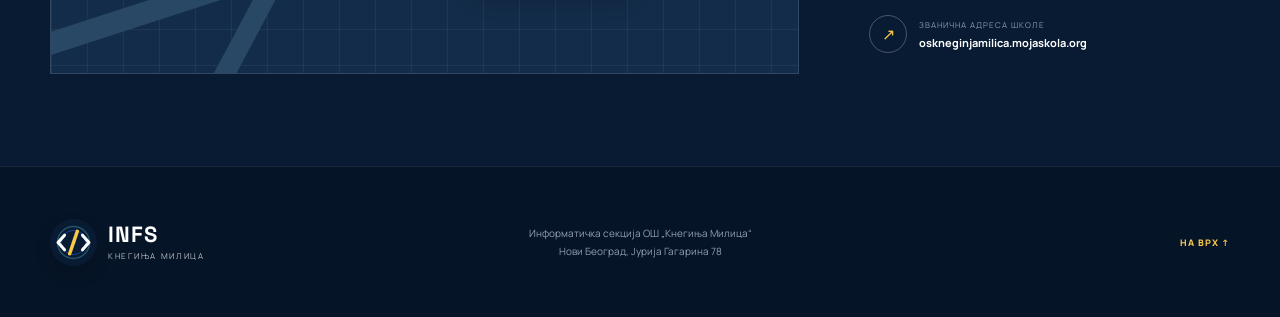
==== commit 756d8ecf: "Polish homepage and add professional overview Co-authored-by: Copilot App <223556219+Copilot@users.n" ====
--- a/index.html
+++ b/index.html
@@ -6,6 +6,7 @@
   <meta name="theme-color" content="#091b33">
   <title>Информатичка секција | ОШ „Кнегиња Милица“</title>
   <meta name="description" content="Информатичка секција Основне школе „Кнегиња Милица“ у Новом Београду. Програмирање, роботика, графички дизајн и дигитална уметност.">
+  <link rel="icon" type="image/svg+xml" href="logo.svg">
   <link rel="canonical" href="https://infs.me/">
   <meta property="og:url" content="https://infs.me/">
   <meta property="og:type" content="website">
@@ -51,6 +52,11 @@
             <a class="button primary" href="#activities">Истражи секцију <span>→</span></a>
             <a class="text-link" href="#news">Последње вести <span>↓</span></a>
           </div>
+          <div class="hero-trust" aria-label="Основне информације секције">
+            <span><b>12</b> тематских пројеката</span>
+            <span><b>5</b> фаза у сваком пројекту</span>
+            <span><b>2026</b> школска година</span>
+          </div>
         </div>
         <div class="hero-code" aria-label="Демонстрација програмирања">
           <div class="code-window">
@@ -79,6 +85,14 @@
       </div>
     </section>
 
+    <section class="impact-bar" aria-label="Кључне вредности секције">
+      <div class="shell impact-grid">
+        <article><span>12</span><div><b>Тематских пројеката</b><small>Од програмирања до роботике</small></div></article>
+        <article><span>5</span><div><b>Фаза реализације</b><small>Планирање, израда, тестирање</small></div></article>
+        <article><span>100%</span><div><b>Практичан рад</b><small>Учимо кроз креирање и тимску сарадњу</small></div></article>
+      </div>
+    </section>
+
     <section class="ticker" aria-label="Подручја рада">
       <div class="ticker-track">
         <span>РОБОТИКА</span><i>✦</i><span>PROGRAMIRANJE</span><i>✦</i><span>ЦИФАРСКИ ДИЗАЈН</span><i>✦</i><span>ИНТЕРНЕТ БЕЗБЕДНОСТ</span><i>✦</i><span>СТВАРАМО ЗАЈЕДНО</span><i>✦</i>
@@ -101,14 +115,14 @@
             <div class="card-icon code-icon">&lt;/&gt;</div>
             <h3>Програмирање</h3>
             <p>Scratch, Python и рад са веб технологијама кроз занимљиве пројекте.</p>
-            <a href="#news" aria-label="Више о програмирању">Пројекти <span>↗</span></a>
+            <a href="projekti.html#igre" aria-label="Више о програмирању">Пројекти <span>↗</span></a>
           </article>
           <article class="activity-card yellow">
             <span class="card-number">02</span>
             <div class="card-icon bot-icon">⌁</div>
             <h3>Роботика</h3>
             <p>Сложили смо mBot робота и учимо програмирање његових сензора и покрета.</p>
-            <a href="projekti.html#robotika" aria-label="Више о роботике">Пројекти <span>↗</span></a>
+            <a href="projekti.html#mbot" aria-label="Више о роботике">Пројекти <span>↗</span></a>
           </article>
           <article class="activity-card cyan">
             <span class="card-number">03</span>
--- a/styles.css
+++ b/styles.css
@@ -76,6 +76,9 @@
 .hero h1 em { color: var(--yellow); font-style: normal; }
 .hero-copy > p { max-width: 520px; color: #d0dae7; font-size: 16px; line-height: 1.75; }
 .hero-actions { display: flex; align-items: center; gap: 30px; margin-top: 34px; }
+.hero-trust { display:flex;gap:22px;margin-top:42px;padding-top:18px;border-top:1px solid rgba(255,255,255,.11);color:#aebccc;font-size:9px;letter-spacing:.4px;text-transform:uppercase; }
+.hero-trust span { display:flex;align-items:center;gap:7px; }
+.hero-trust b { color:var(--yellow);font:700 18px "Space Grotesk",sans-serif;letter-spacing:-1px; }
 .button { display: inline-flex; align-items: center; justify-content: center; gap: 22px; min-height: 54px; padding: 0 22px; border-radius: 4px; font-size: 13px; font-weight: 800; }
 .button.primary { background: var(--yellow); color: var(--navy); }
 .button.primary span { font-size: 19px; }
@@ -247,6 +250,10 @@
 .contact-form button { border:0;cursor:pointer; }
 
 @media (max-width: 900px) {
+  .hero-trust { flex-wrap:wrap; }
+  .impact-grid { grid-template-columns:1fr; padding-top:24px;padding-bottom:24px; }
+  .impact-grid article,.impact-grid article:first-child { padding:16px 0;border-right:0;border-bottom:1px solid var(--line); }
+  .impact-grid article:last-child { border-bottom:0; }
   .nav { position:absolute; top:92px; left:0; right:0; height:auto; display:none; flex-direction:column; align-items:stretch; gap:0; padding:12px 24px 24px; background:#091b33; }
   .nav.open { display:flex; }
   .nav a { padding:14px 0; }
@@ -277,6 +284,7 @@
   .hero h1 { font-size:54px; letter-spacing:-3.5px; }
   .hero-copy > p { font-size:14px; max-width:410px; }
   .hero-actions { align-items:flex-start; flex-direction:column; gap:20px; }
+  .hero-trust { display:none; }
   .hero-code { display:none; }
   .section { padding:68px 0; }
   .section-heading { align-items:flex-start; flex-direction:column; gap:18px; }
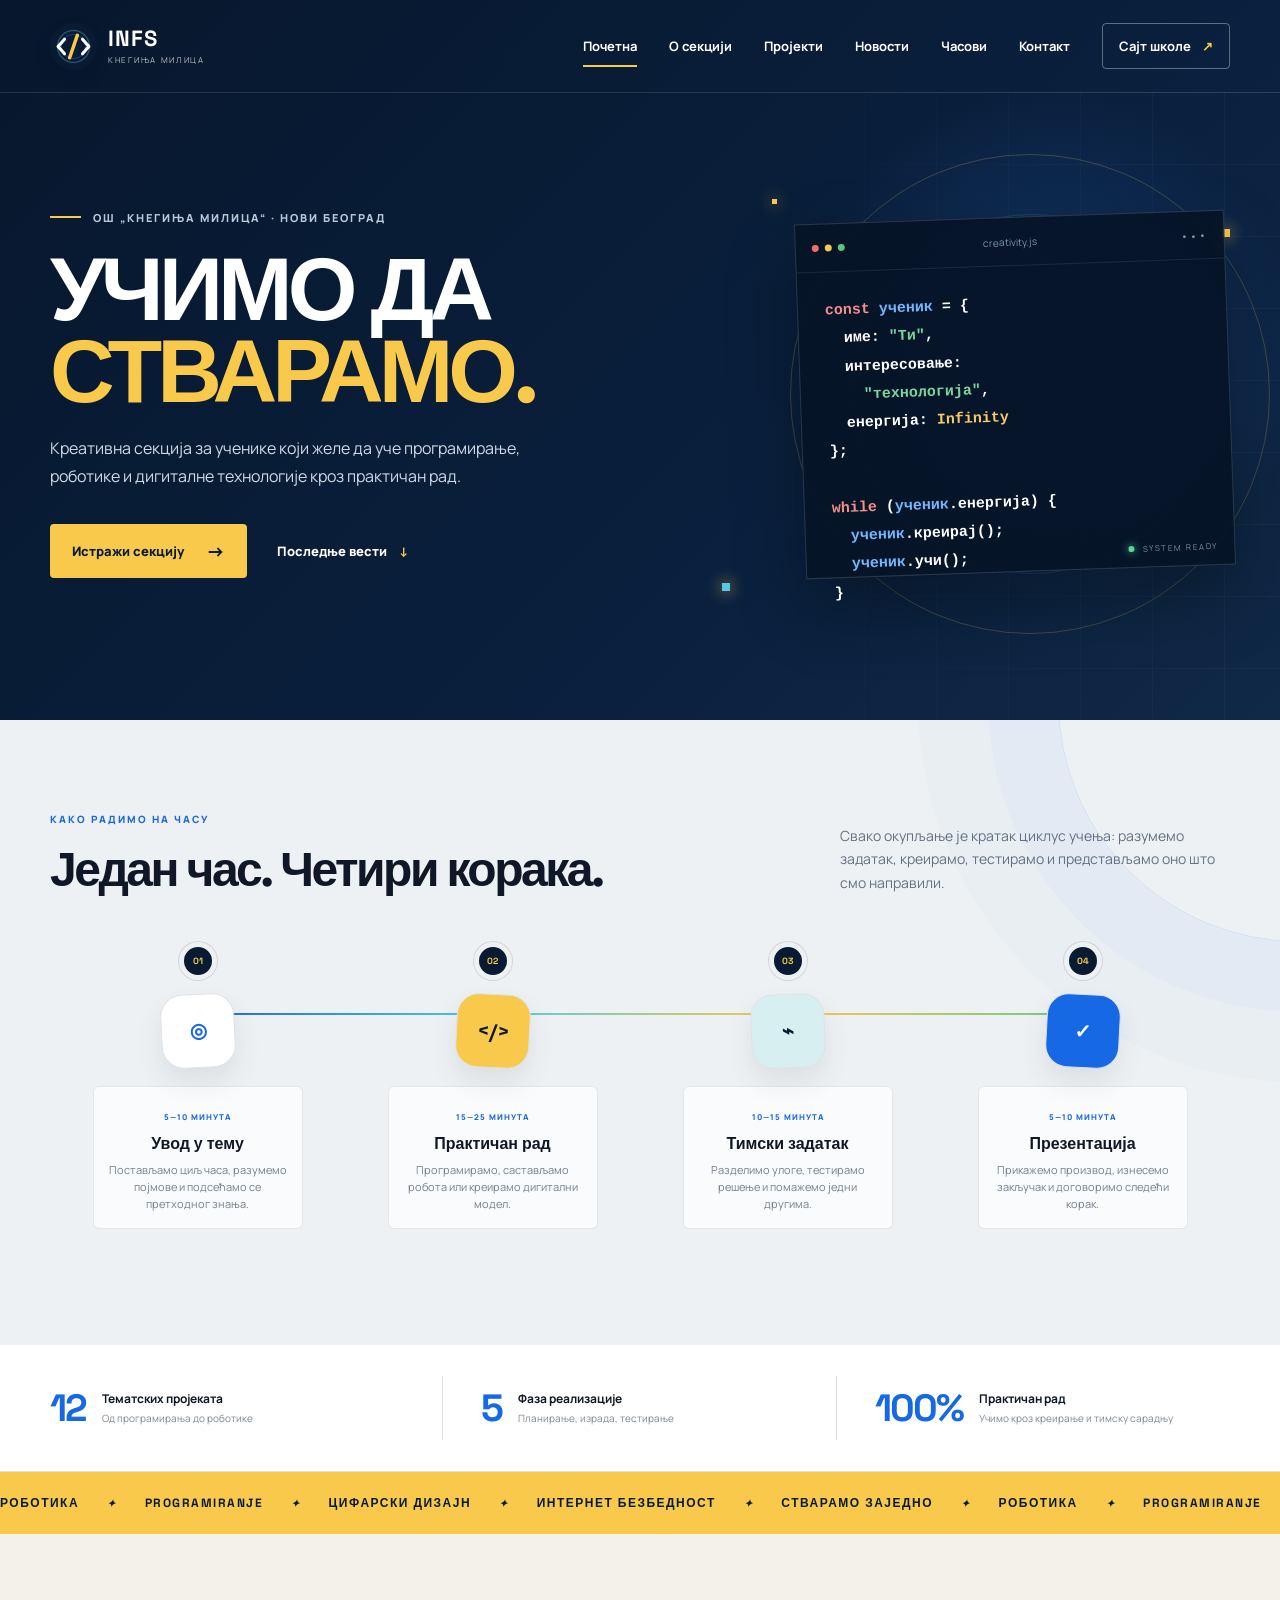
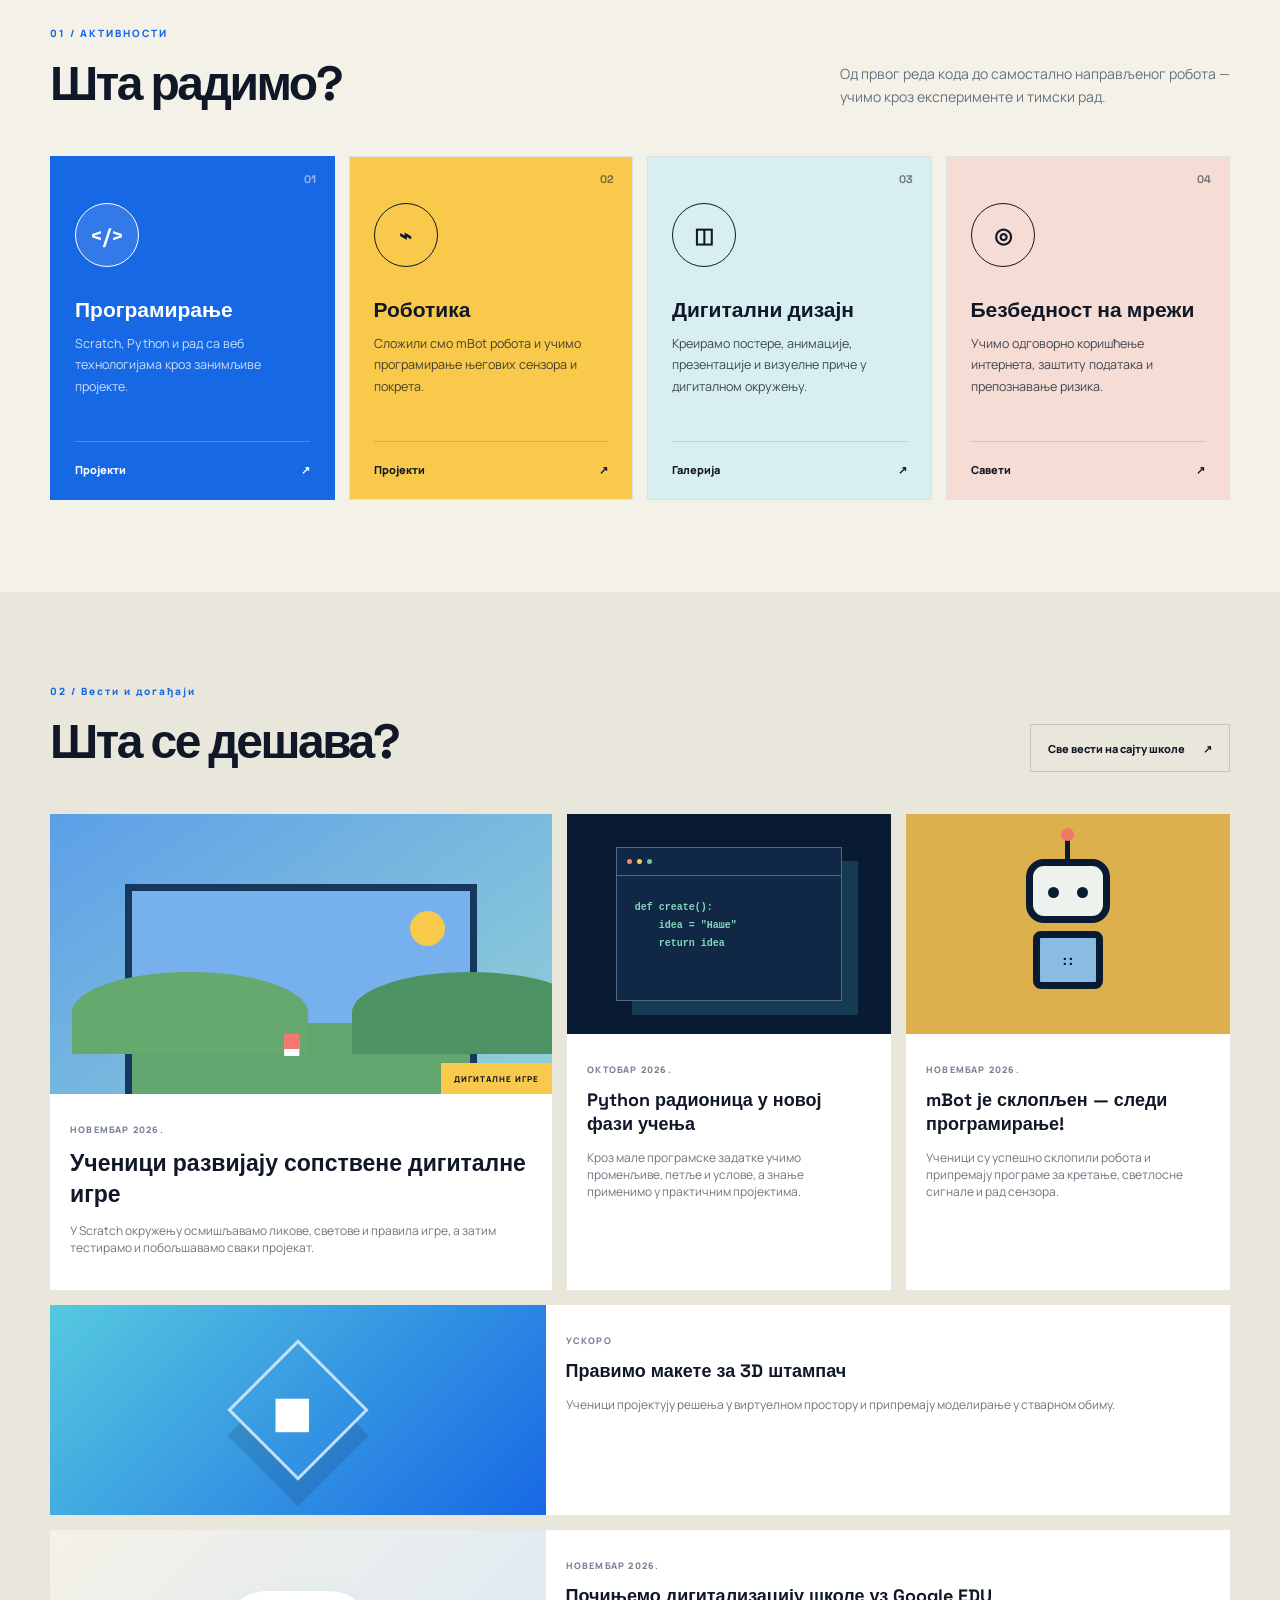
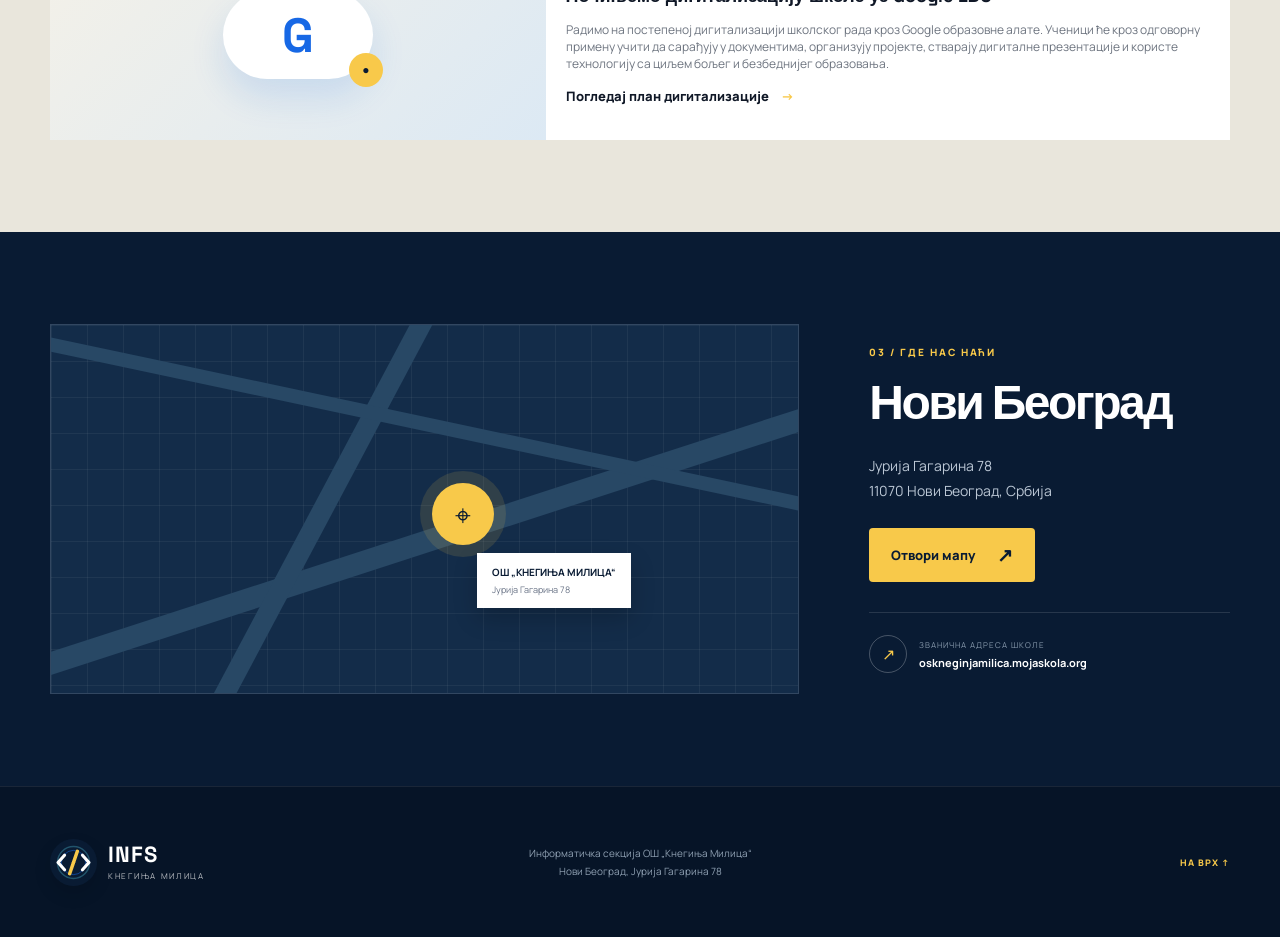
==== commit 7215e4d9: "Decorate class structure section Co-authored-by: Copilot App <223556219+Copilot@users.noreply.github" ====
--- a/index.html
+++ b/index.html
@@ -34,6 +34,7 @@
         <a href="o-sekciji.html">О секцији</a>
         <a href="projekti.html">Пројекти</a>
         <a href="vesti.html">Новости</a>
+        <a href="#lesson">Часови</a>
         <a href="kontakt.html">Контакт</a>
         <a class="nav-button" href="https://oskneginjamilica.mojaskola.org/" target="_blank" rel="noopener">Сајт школе <span>↗</span></a>
       </nav>
@@ -52,11 +53,6 @@
             <a class="button primary" href="#activities">Истражи секцију <span>→</span></a>
             <a class="text-link" href="#news">Последње вести <span>↓</span></a>
           </div>
-          <div class="hero-trust" aria-label="Основне информације секције">
-            <span><b>12</b> тематских пројеката</span>
-            <span><b>5</b> фаза у сваком пројекту</span>
-            <span><b>2026</b> школска година</span>
-          </div>
         </div>
         <div class="hero-code" aria-label="Демонстрација програмирања">
           <div class="code-window">
@@ -81,6 +77,40 @@
           <div class="orbit orbit-a"></div>
           <div class="orbit orbit-b"></div>
           <div class="pixel p1"></div><div class="pixel p2"></div><div class="pixel p3"></div>
+        </div>
+      </div>
+    </section>
+
+    <section class="lesson-section section" id="lesson">
+      <div class="shell">
+        <div class="section-heading">
+          <div>
+            <span class="kicker">КАКО РАДИМО НА ЧАСУ</span>
+            <h2>Један час. Четири корака.</h2>
+          </div>
+          <p>Свако окупљање је кратак циклус учења: разумемо задатак, креирамо, тестирамо и представљамо оно што смо направили.</p>
+        </div>
+        <div class="lesson-timeline" aria-label="Структура часа информатичке секције">
+          <article class="lesson-step">
+            <div class="lesson-number">01</div>
+            <div class="lesson-icon">◎</div>
+            <div class="lesson-copy"><span>5—10 минута</span><h3>Увод у тему</h3><p>Постављамо циљ часа, разумемо појмове и подсећамо се претходног знања.</p></div>
+          </article>
+          <article class="lesson-step">
+            <div class="lesson-number">02</div>
+            <div class="lesson-icon">&lt;/&gt;</div>
+            <div class="lesson-copy"><span>15—25 минута</span><h3>Практичан рад</h3><p>Програмирамо, састављамо робота или креирамо дигитални модел.</p></div>
+          </article>
+          <article class="lesson-step">
+            <div class="lesson-number">03</div>
+            <div class="lesson-icon">⌁</div>
+            <div class="lesson-copy"><span>10—15 минута</span><h3>Тимски задатак</h3><p>Разделимо улоге, тестирамо решење и помажемо једни другима.</p></div>
+          </article>
+          <article class="lesson-step lesson-step-final">
+            <div class="lesson-number">04</div>
+            <div class="lesson-icon">✓</div>
+            <div class="lesson-copy"><span>5—10 минута</span><h3>Презентација</h3><p>Прикажемо производ, изнесемо закључак и договоримо следећи корак.</p></div>
+          </article>
         </div>
       </div>
     </section>
--- a/styles.css
+++ b/styles.css
@@ -105,6 +105,31 @@
 .ticker-track { width: max-content; height: 100%; display: flex; align-items: center; gap: 28px; font: 800 12px "Space Grotesk", sans-serif; letter-spacing: 1.5px; animation: ticker 24s linear infinite; }
 .ticker-track i { font-size: 10px; }
 @keyframes ticker { to { transform: translateX(-50%); } }
+
+.impact-bar { background:#fff;border-bottom:1px solid var(--line); }
+.impact-grid { min-height:126px;display:grid;grid-template-columns:repeat(3,1fr);align-items:center; }
+.impact-grid article { display:flex;align-items:center;gap:16px;padding:8px 38px;border-right:1px solid var(--line); }
+.impact-grid article:first-child { padding-left:0; }
+.impact-grid article:last-child { border-right:0; }
+.impact-grid article>span { color:var(--blue);font:700 38px "Space Grotesk",sans-serif;letter-spacing:-2px; }
+.impact-grid b,.impact-grid small { display:block; }
+.impact-grid b { margin-bottom:5px;font-size:12px; }
+.impact-grid small { color:#7d8794;font-size:10px;line-height:1.35; }
+
+.lesson-section { background:#eef1f3;position:relative;overflow:hidden; }
+.lesson-section::before { content:"";position:absolute;width:480px;height:480px;right:-260px;top:-260px;border:1px solid rgba(23,104,229,.12);border-radius:50%;box-shadow:0 0 0 70px rgba(23,104,229,.025),0 0 0 140px rgba(23,104,229,.018); }
+.lesson-timeline { display:grid;grid-template-columns:repeat(4,1fr);position:relative; }
+.lesson-timeline::before { content:"";position:absolute;left:12.5%;right:12.5%;top:71px;height:2px;background:linear-gradient(90deg,var(--blue),var(--cyan),var(--yellow),#69c98c); }
+.lesson-step { position:relative;z-index:2;padding:0 18px 24px;text-align:center; }
+.lesson-number { width:38px;height:38px;display:grid;place-items:center;margin:0 auto 14px;border:5px solid #eef1f3;border-radius:50%;background:var(--navy);color:var(--yellow);font:700 9px "Space Grotesk",sans-serif;box-shadow:0 0 0 1px rgba(9,27,51,.12); }
+.lesson-icon { width:74px;height:74px;display:grid;place-items:center;margin:0 auto 18px;border-radius:22px;background:white;border:1px solid #dde3e8;color:var(--blue);font:700 20px "Space Grotesk",sans-serif;box-shadow:0 14px 28px rgba(26,50,78,.09);transform:rotate(-3deg); }
+.lesson-step:nth-child(2) .lesson-icon { color:var(--navy);background:var(--yellow);transform:rotate(3deg); }
+.lesson-step:nth-child(3) .lesson-icon { color:var(--navy);background:#d8eff2;transform:rotate(-2deg); }
+.lesson-step-final .lesson-icon { color:white;background:var(--blue);transform:rotate(3deg); }
+.lesson-copy { max-width:210px;margin:auto;background:rgba(255,255,255,.72);border:1px solid rgba(220,223,227,.75);border-radius:6px;padding:16px 14px; }
+.lesson-copy span { color:var(--blue);font-size:8px;font-weight:800;letter-spacing:1px;text-transform:uppercase; }
+.lesson-copy h3 { margin:8px 0 7px;font:700 16px "Space Grotesk",sans-serif; }
+.lesson-copy p { margin:0;color:#73808e;font-size:11px;line-height:1.55; }
 
 .section { padding: 92px 0; }
 .section-heading { display: flex; align-items: end; justify-content: space-between; margin-bottom: 42px; }
@@ -250,6 +275,8 @@
 .contact-form button { border:0;cursor:pointer; }
 
 @media (max-width: 900px) {
+  .lesson-timeline { grid-template-columns:repeat(2,1fr);gap:20px 0; }
+  .lesson-timeline::before { display:none; }
   .hero-trust { flex-wrap:wrap; }
   .impact-grid { grid-template-columns:1fr; padding-top:24px;padding-bottom:24px; }
   .impact-grid article,.impact-grid article:first-child { padding:16px 0;border-right:0;border-bottom:1px solid var(--line); }
@@ -277,6 +304,9 @@
 
 @media (max-width: 600px) {
   .shell { width:min(100% - 32px, 1180px); }
+  .lesson-timeline { grid-template-columns:1fr;gap:12px; }
+  .lesson-step { padding-bottom:6px; }
+  .lesson-copy { max-width:none;width:100%; }
   .nav-wrap { height:76px; }
   .nav { top:76px; }
   .hero,.hero-content { min-height:680px; }
